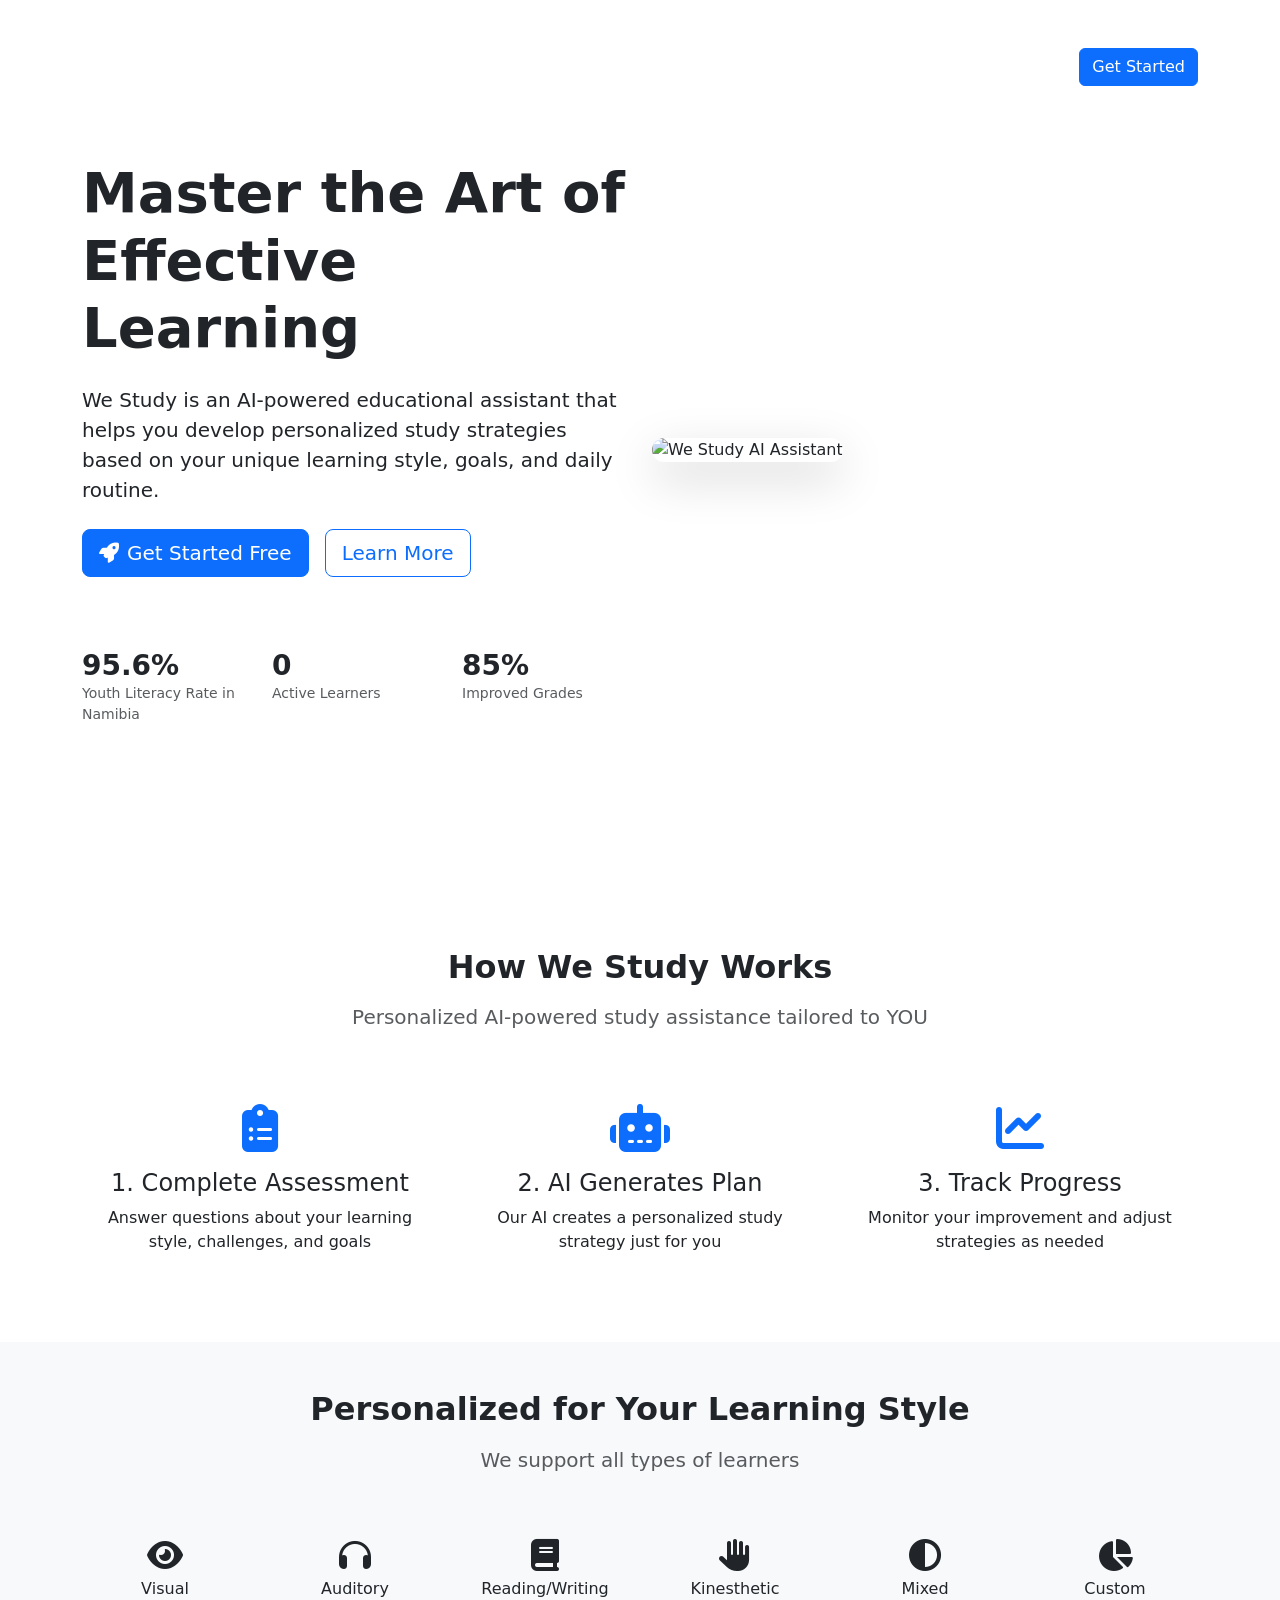
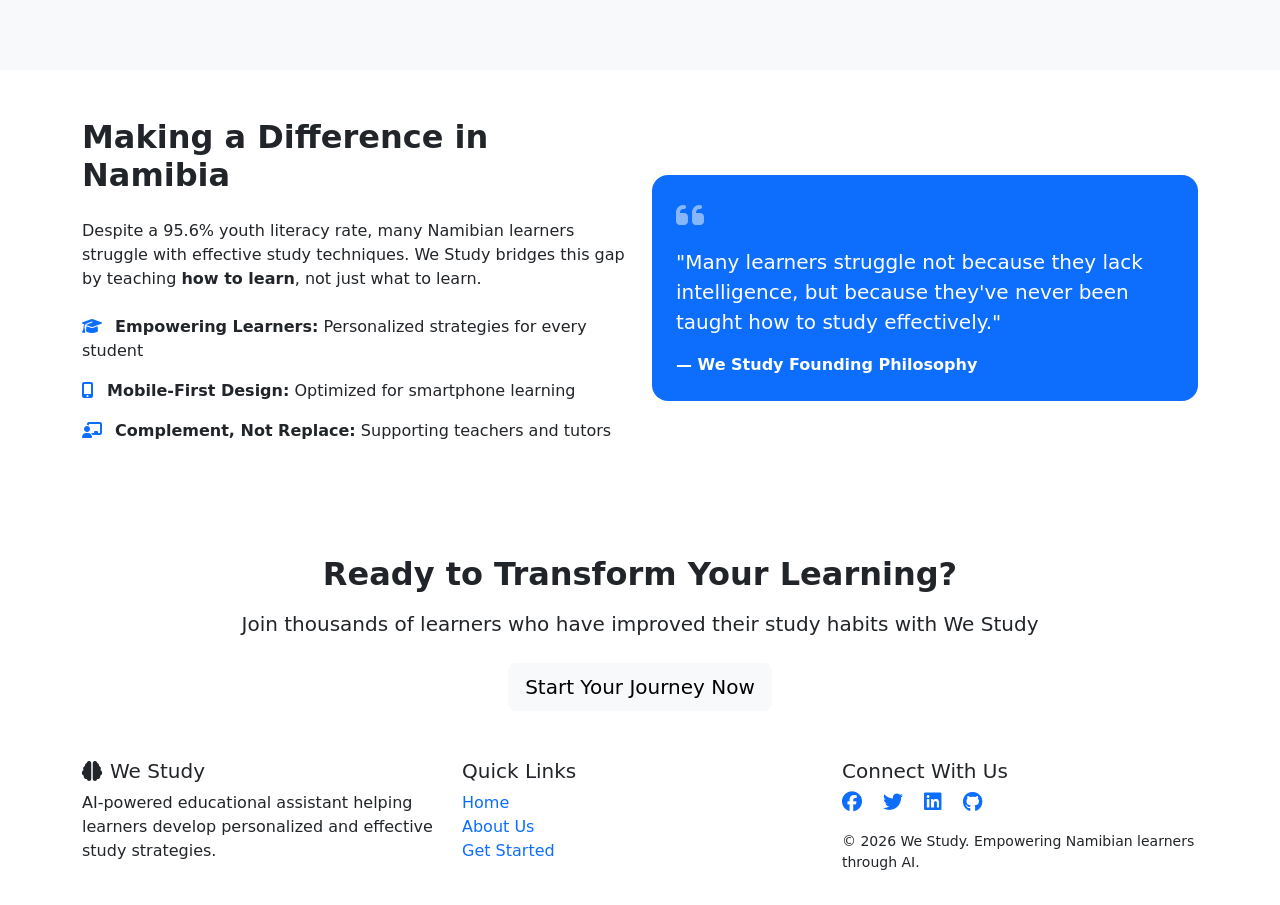
==== index.html @ b11621d5 "first commit" ====
<!DOCTYPE html>
<html lang="en">
<head>
    <meta charset="UTF-8">
    <meta name="viewport" content="width=device-width, initial-scale=1.0">
    <title>We Study - AI Educational Assistant</title>
    <link href="https://cdn.jsdelivr.net/npm/bootstrap@5.3.0/dist/css/bootstrap.min.css" rel="stylesheet">
    <link rel="stylesheet" href="https://cdnjs.cloudflare.com/ajax/libs/font-awesome/6.4.0/css/all.min.css">
    <link href="https://fonts.googleapis.com/css2?family=Inter:wght@300;400;500;600;700;800&display=swap" rel="stylesheet">
    <link rel="stylesheet" href="css/style.css">
</head>
<body>
    <!-- Navigation -->
    <nav class="navbar navbar-expand-lg navbar-dark fixed-top">
        <div class="container">
            <a class="navbar-brand" href="index.html">
                <i class="fas fa-brain me-2"></i>
                <span class="fw-bold">We Study</span>
                <small class="text-accent">AI Educational Assistant</small>
            </a>
            <button class="navbar-toggler" type="button" data-bs-toggle="collapse" data-bs-target="#navbarNav">
                <span class="navbar-toggler-icon"></span>
            </button>
            <div class="collapse navbar-collapse" id="navbarNav">
                <ul class="navbar-nav ms-auto">
                    <li class="nav-item"><a class="nav-link" href="index.html">Home</a></li>
                    <li class="nav-item"><a class="nav-link" href="about.html">About</a></li>
                    <li class="nav-item"><a class="nav-link" href="dashboard.html" id="dashboardLink" style="display:none;">Dashboard</a></li>
                    <li class="nav-item"><a class="nav-link" href="assessment.html" id="assessmentLink" style="display:none;">Assessment</a></li>
                    <li class="nav-item" id="authButtons">
                        <a class="nav-link" href="login.html">Login</a>
                        <a class="btn btn-primary ms-2" href="register.html">Get Started</a>
                    </li>
                    <li class="nav-item" id="userMenu" style="display:none;">
                        <div class="dropdown">
                            <button class="btn btn-outline-light dropdown-toggle" type="button" data-bs-toggle="dropdown">
                                <i class="fas fa-user"></i> <span id="userName">User</span>
                            </button>
                            <ul class="dropdown-menu">
                                <li><a class="dropdown-item" href="dashboard.html"><i class="fas fa-chart-line"></i> Dashboard</a></li>
                                <li><a class="dropdown-item" href="assessment.html"><i class="fas fa-clipboard"></i> Assessment</a></li>
                                <li><hr class="dropdown-divider"></li>
                                <li><a class="dropdown-item" href="#" onclick="logout()"><i class="fas fa-sign-out-alt"></i> Logout</a></li>
                            </ul>
                        </div>
                    </li>
                </ul>
            </div>
        </div>
    </nav>

    <main>
        <!-- Hero Section -->
        <section class="hero-section">
            <div class="container">
                <div class="row align-items-center min-vh-100">
                    <div class="col-lg-6 mb-5 mb-lg-0">
                        <h1 class="display-4 fw-bold mb-4">
                            Master the Art of<br>
                            <span class="text-gradient">Effective Learning</span>
                        </h1>
                        <p class="lead mb-4">
                            We Study is an AI-powered educational assistant that helps you develop personalized 
                            study strategies based on your unique learning style, goals, and daily routine.
                        </p>
                        <div class="d-flex gap-3">
                            <a href="register.html" class="btn btn-primary btn-lg" id="getStartedBtn">
                                <i class="fas fa-rocket me-2"></i>Get Started Free
                            </a>
                            <a href="about.html" class="btn btn-outline-primary btn-lg">Learn More</a>
                        </div>
                        
                        <div class="row mt-5 g-4">
                            <div class="col-4">
                                <div class="stat-box">
                                    <h3 class="fw-bold mb-0">95.6%</h3>
                                    <p class="text-muted small">Youth Literacy Rate in Namibia</p>
                                </div>
                            </div>
                            <div class="col-4">
                                <div class="stat-box">
                                    <h3 class="fw-bold mb-0" id="userCount">0</h3>
                                    <p class="text-muted small">Active Learners</p>
                                </div>
                            </div>
                            <div class="col-4">
                                <div class="stat-box">
                                    <h3 class="fw-bold mb-0">85%</h3>
                                    <p class="text-muted small">Improved Grades</p>
                                </div>
                            </div>
                        </div>
                    </div>
                    <div class="col-lg-6">
                        <div class="hero-image">
                            <img src="https://placehold.co/600x500/4A90E2/white?text=AI+Study+Assistant" alt="We Study AI Assistant" class="img-fluid rounded-4 shadow-lg">
                        </div>
                    </div>
                </div>
            </div>
        </section>

        <!-- Features Section -->
        <section class="features-section py-5">
            <div class="container">
                <div class="text-center mb-5">
                    <h2 class="fw-bold mb-3">How We Study Works</h2>
                    <p class="lead text-muted">Personalized AI-powered study assistance tailored to YOU</p>
                </div>
                
                <div class="row g-4">
                    <div class="col-md-4">
                        <div class="feature-card text-center p-4">
                            <div class="feature-icon mb-3">
                                <i class="fas fa-clipboard-list fa-3x text-primary"></i>
                            </div>
                            <h4>1. Complete Assessment</h4>
                            <p>Answer questions about your learning style, challenges, and goals</p>
                        </div>
                    </div>
                    <div class="col-md-4">
                        <div class="feature-card text-center p-4">
                            <div class="feature-icon mb-3">
                                <i class="fas fa-robot fa-3x text-primary"></i>
                            </div>
                            <h4>2. AI Generates Plan</h4>
                            <p>Our AI creates a personalized study strategy just for you</p>
                        </div>
                    </div>
                    <div class="col-md-4">
                        <div class="feature-card text-center p-4">
                            <div class="feature-icon mb-3">
                                <i class="fas fa-chart-line fa-3x text-primary"></i>
                            </div>
                            <h4>3. Track Progress</h4>
                            <p>Monitor your improvement and adjust strategies as needed</p>
                        </div>
                    </div>
                </div>
            </div>
        </section>

        <!-- Learning Styles Section -->
        <section class="learning-styles-section py-5 bg-light">
            <div class="container">
                <div class="text-center mb-5">
                    <h2 class="fw-bold mb-3">Personalized for Your Learning Style</h2>
                    <p class="lead text-muted">We support all types of learners</p>
                </div>
                
                <div class="row g-4">
                    <div class="col-md-2 col-6">
                        <div class="style-card text-center p-3">
                            <i class="fas fa-eye fa-2x mb-2"></i>
                            <h6>Visual</h6>
                        </div>
                    </div>
                    <div class="col-md-2 col-6">
                        <div class="style-card text-center p-3">
                            <i class="fas fa-headphones fa-2x mb-2"></i>
                            <h6>Auditory</h6>
                        </div>
                    </div>
                    <div class="col-md-2 col-6">
                        <div class="style-card text-center p-3">
                            <i class="fas fa-book fa-2x mb-2"></i>
                            <h6>Reading/Writing</h6>
                        </div>
                    </div>
                    <div class="col-md-2 col-6">
                        <div class="style-card text-center p-3">
                            <i class="fas fa-hand-paper fa-2x mb-2"></i>
                            <h6>Kinesthetic</h6>
                        </div>
                    </div>
                    <div class="col-md-2 col-6">
                        <div class="style-card text-center p-3">
                            <i class="fas fa-adjust fa-2x mb-2"></i>
                            <h6>Mixed</h6>
                        </div>
                    </div>
                    <div class="col-md-2 col-6">
                        <div class="style-card text-center p-3">
                            <i class="fas fa-chart-pie fa-2x mb-2"></i>
                            <h6>Custom</h6>
                        </div>
                    </div>
                </div>
            </div>
        </section>

        <!-- Impact Section -->
        <section class="impact-section py-5">
            <div class="container">
                <div class="row align-items-center">
                    <div class="col-lg-6 mb-4 mb-lg-0">
                        <h2 class="fw-bold mb-4">Making a Difference in Namibia</h2>
                        <p class="mb-3">Despite a 95.6% youth literacy rate, many Namibian learners struggle with effective study techniques. We Study bridges this gap by teaching <strong>how to learn</strong>, not just what to learn.</p>
                        <div class="impact-stats mt-4">
                            <div class="mb-3">
                                <i class="fas fa-graduation-cap text-primary me-2"></i>
                                <strong>Empowering Learners:</strong> Personalized strategies for every student
                            </div>
                            <div class="mb-3">
                                <i class="fas fa-mobile-alt text-primary me-2"></i>
                                <strong>Mobile-First Design:</strong> Optimized for smartphone learning
                            </div>
                            <div class="mb-3">
                                <i class="fas fa-chalkboard-user text-primary me-2"></i>
                                <strong>Complement, Not Replace:</strong> Supporting teachers and tutors
                            </div>
                        </div>
                    </div>
                    <div class="col-lg-6">
                        <div class="bg-primary text-white p-4 rounded-4">
                            <i class="fas fa-quote-left fa-2x mb-3 opacity-50"></i>
                            <p class="fs-5 mb-3">"Many learners struggle not because they lack intelligence, but because they've never been taught how to study effectively."</p>
                            <p class="mb-0 fw-bold">— We Study Founding Philosophy</p>
                        </div>
                    </div>
                </div>
            </div>
        </section>

        <!-- Call to Action -->
        <section class="cta-section py-5 bg-gradient-primary">
            <div class="container text-center">
                <h2 class="fw-bold mb-3">Ready to Transform Your Learning?</h2>
                <p class="lead mb-4">Join thousands of learners who have improved their study habits with We Study</p>
                <a href="register.html" class="btn btn-light btn-lg">Start Your Journey Now</a>
            </div>
        </section>
    </main>

    <!-- Footer -->
    <footer class="footer mt-auto">
        <div class="container">
            <div class="row">
                <div class="col-md-4 mb-3">
                    <h5><i class="fas fa-brain me-2"></i>We Study</h5>
                    <p>AI-powered educational assistant helping learners develop personalized and effective study strategies.</p>
                </div>
                <div class="col-md-4 mb-3">
                    <h5>Quick Links</h5>
                    <ul class="list-unstyled">
                        <li><a href="index.html" class="text-decoration-none">Home</a></li>
                        <li><a href="about.html" class="text-decoration-none">About Us</a></li>
                        <li><a href="register.html" class="text-decoration-none">Get Started</a></li>
                    </ul>
                </div>
                <div class="col-md-4 mb-3">
                    <h5>Connect With Us</h5>
                    <div class="social-links">
                        <a href="#" class="me-3"><i class="fab fa-facebook fa-lg"></i></a>
                        <a href="#" class="me-3"><i class="fab fa-twitter fa-lg"></i></a>
                        <a href="#" class="me-3"><i class="fab fa-linkedin fa-lg"></i></a>
                        <a href="#"><i class="fab fa-github fa-lg"></i></a>
                    </div>
                    <p class="mt-3 small">&copy; 2026 We Study. Empowering Namibian learners through AI.</p>
                </div>
            </div>
        </div>
    </footer>

    <script src="https://cdn.jsdelivr.net/npm/bootstrap@5.3.0/dist/js/bootstrap.bundle.min.js"></script>
    <script src="js/app.js"></script>
    <script>
        // Check authentication on page load
        checkAuth();
        updateUserCount();
    </script>
</body>
</html>
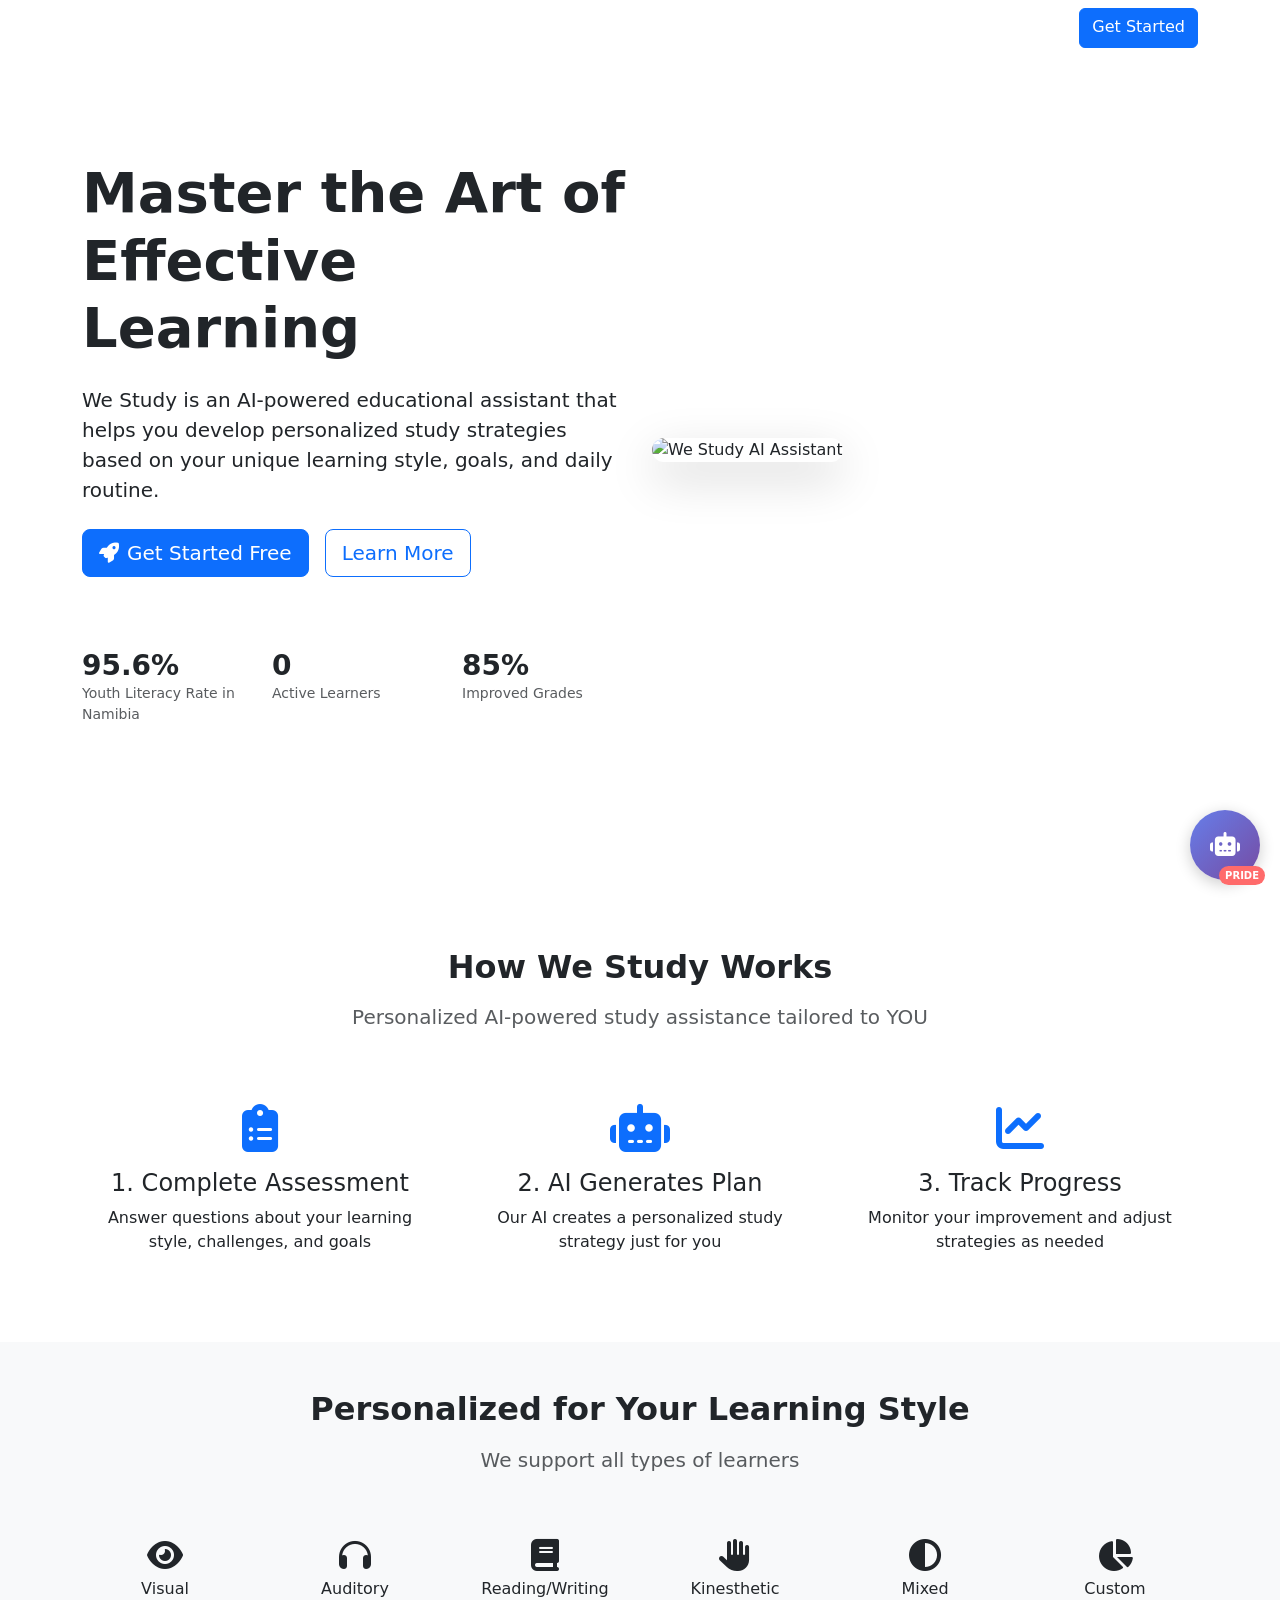
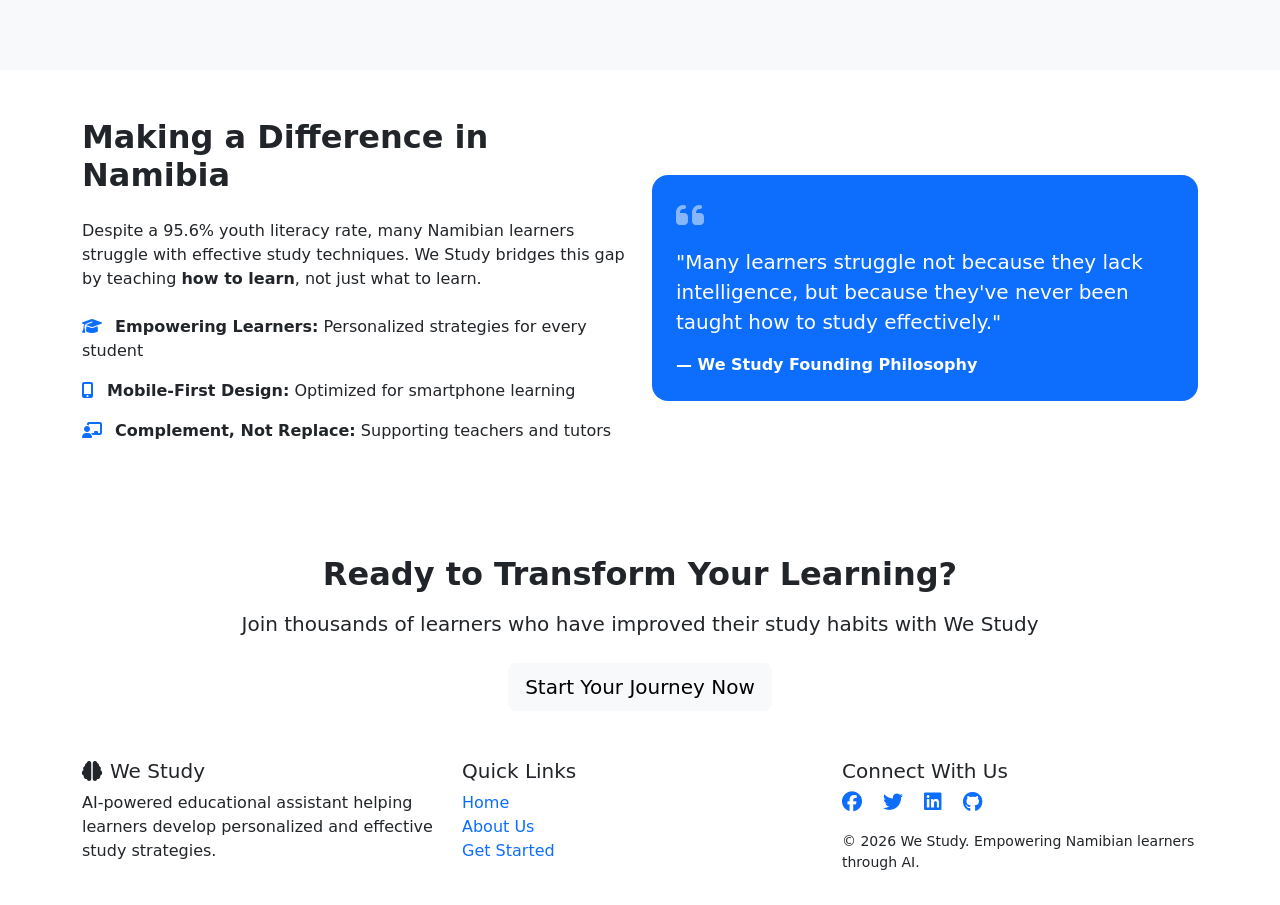
==== commit c4175a4a: "Pride agent" ====
--- a/index.html
+++ b/index.html
@@ -8,6 +8,153 @@
     <link rel="stylesheet" href="https://cdnjs.cloudflare.com/ajax/libs/font-awesome/6.4.0/css/all.min.css">
     <link href="https://fonts.googleapis.com/css2?family=Inter:wght@300;400;500;600;700;800&display=swap" rel="stylesheet">
     <link rel="stylesheet" href="css/style.css">
+
+<style>
+.ai-agent-panel {
+    position: fixed;
+    bottom: 20px;
+    right: 20px;
+    z-index: 1000;
+}
+
+.ai-agent-toggle {
+    width: 70px;
+    height: 70px;
+    border-radius: 50%;
+    background: linear-gradient(135deg, #667eea 0%, #764ba2 100%);
+    border: none;
+    color: white;
+    font-size: 24px;
+    cursor: pointer;
+    box-shadow: 0 4px 15px rgba(0,0,0,0.2);
+    position: relative;
+}
+
+.pride-badge {
+    position: absolute;
+    bottom: -5px;
+    right: -5px;
+    background: #ff6b6b;
+    color: white;
+    font-size: 10px;
+    padding: 2px 6px;
+    border-radius: 10px;
+    font-weight: bold;
+}
+
+.ai-agent-window {
+    position: fixed;
+    bottom: 100px;
+    right: 20px;
+    width: 450px;
+    max-width: 90vw;
+    height: 650px;
+    background: white;
+    border-radius: 15px;
+    box-shadow: 0 10px 40px rgba(0,0,0,0.2);
+    display: none;
+    flex-direction: column;
+    overflow: hidden;
+    z-index: 999;
+}
+
+.ai-agent-window.active {
+    display: flex;
+}
+
+.ai-agent-header {
+    background: linear-gradient(135deg, #667eea 0%, #764ba2 100%);
+    color: white;
+    padding: 15px;
+    display: flex;
+    justify-content: space-between;
+    align-items: center;
+}
+
+.ai-agent-messages {
+    flex: 1;
+    overflow-y: auto;
+    padding: 15px;
+    background: #f7f9fc;
+}
+
+.message {
+    margin-bottom: 15px;
+    animation: slideIn 0.3s ease;
+}
+
+@keyframes slideIn {
+    from {
+        opacity: 0;
+        transform: translateY(10px);
+    }
+    to {
+        opacity: 1;
+        transform: translateY(0);
+    }
+}
+
+.message.ai {
+    display: flex;
+    gap: 10px;
+}
+
+.message.ai .avatar {
+    width: 35px;
+    height: 35px;
+    background: linear-gradient(135deg, #667eea 0%, #764ba2 100%);
+    border-radius: 50%;
+    display: flex;
+    align-items: center;
+    justify-content: center;
+    font-size: 14px;
+}
+
+.message.ai .content {
+    flex: 1;
+    background: white;
+    padding: 10px;
+    border-radius: 10px;
+    box-shadow: 0 1px 2px rgba(0,0,0,0.1);
+}
+
+.message.user {
+    display: flex;
+    justify-content: flex-end;
+}
+
+.message.user .content {
+    background: #667eea;
+    color: white;
+    padding: 10px;
+    border-radius: 10px;
+    max-width: 70%;
+}
+
+.ai-agent-input {
+    padding: 15px;
+    border-top: 1px solid #dee2e6;
+    display: flex;
+    gap: 10px;
+}
+
+.ai-agent-input input {
+    flex: 1;
+    padding: 8px;
+    border: 1px solid #dee2e6;
+    border-radius: 5px;
+}
+
+.ai-agent-input button {
+    padding: 8px 15px;
+    background: #667eea;
+    color: white;
+    border: none;
+    border-radius: 5px;
+    cursor: pointer;
+}
+</style>
+    
 </head>
 <body>
     <!-- Navigation -->
@@ -49,6 +196,42 @@
         </div>
     </nav>
 
+<!-- AI Agent Floating Chat Button -->
+<div class="ai-agent-panel">
+    <button class="ai-agent-toggle" id="aiAgentToggle">
+        <i class="fas fa-robot"></i>
+        <span class="pride-badge">PRIDE</span>
+    </button>
+    
+    <div class="ai-agent-window" id="aiAgentWindow">
+        <div class="ai-agent-header">
+            <h3><i class="fas fa-shield-alt me-2"></i>We Study AI - PRIDE Framework</h3>
+            <button class="ai-agent-close" id="aiAgentClose">&times;</button>
+        </div>
+        <div class="ai-agent-messages" id="aiAgentMessages">
+            <div class="message ai">
+                <div class="avatar">
+                    <i class="fas fa-robot"></i>
+                </div>
+                <div class="content">
+                    <strong>Welcome to PRIDE-Governed AI!</strong><br><br>
+                    This system follows ethical AI principles:<br>
+                    • <strong>P</strong>ause Points - Human review required<br>
+                    • <strong>R</strong>eview Cadence - Regular bias audits<br>
+                    • <strong>I</strong>nterpretability - Plain language explanations<br>
+                    • <strong>D</strong>isagreement Rights - No penalty for overrides<br>
+                    • <strong>E</strong>lders Council - Diverse human governance<br><br>
+                    How can I assist you today?
+                </div>
+            </div>
+        </div>
+        <div class="ai-agent-input">
+            <input type="text" id="aiMessageInput" placeholder="Ask about PRIDE framework or start a workflow...">
+            <button id="sendMessage">Send</button>
+        </div>
+    </div>
+</div>    
+
     <main>
         <!-- Hero Section -->
         <section class="hero-section">
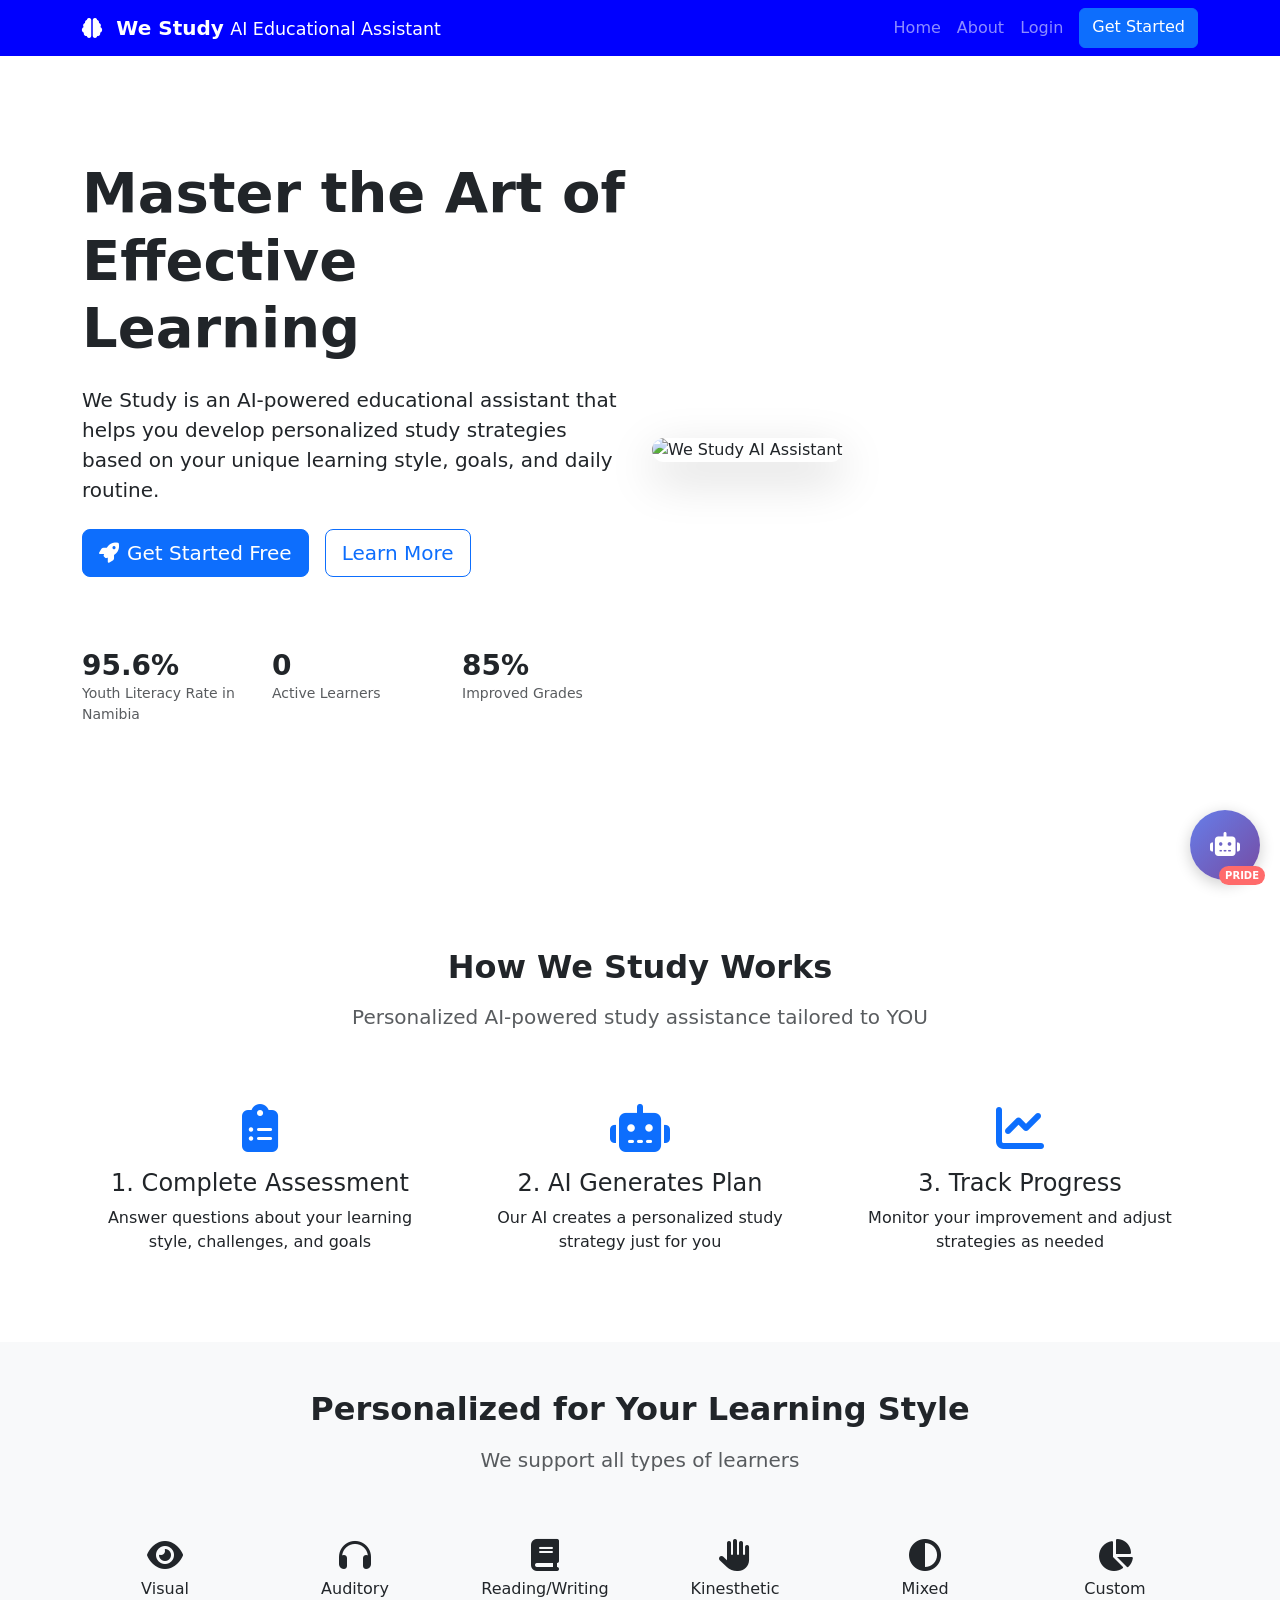
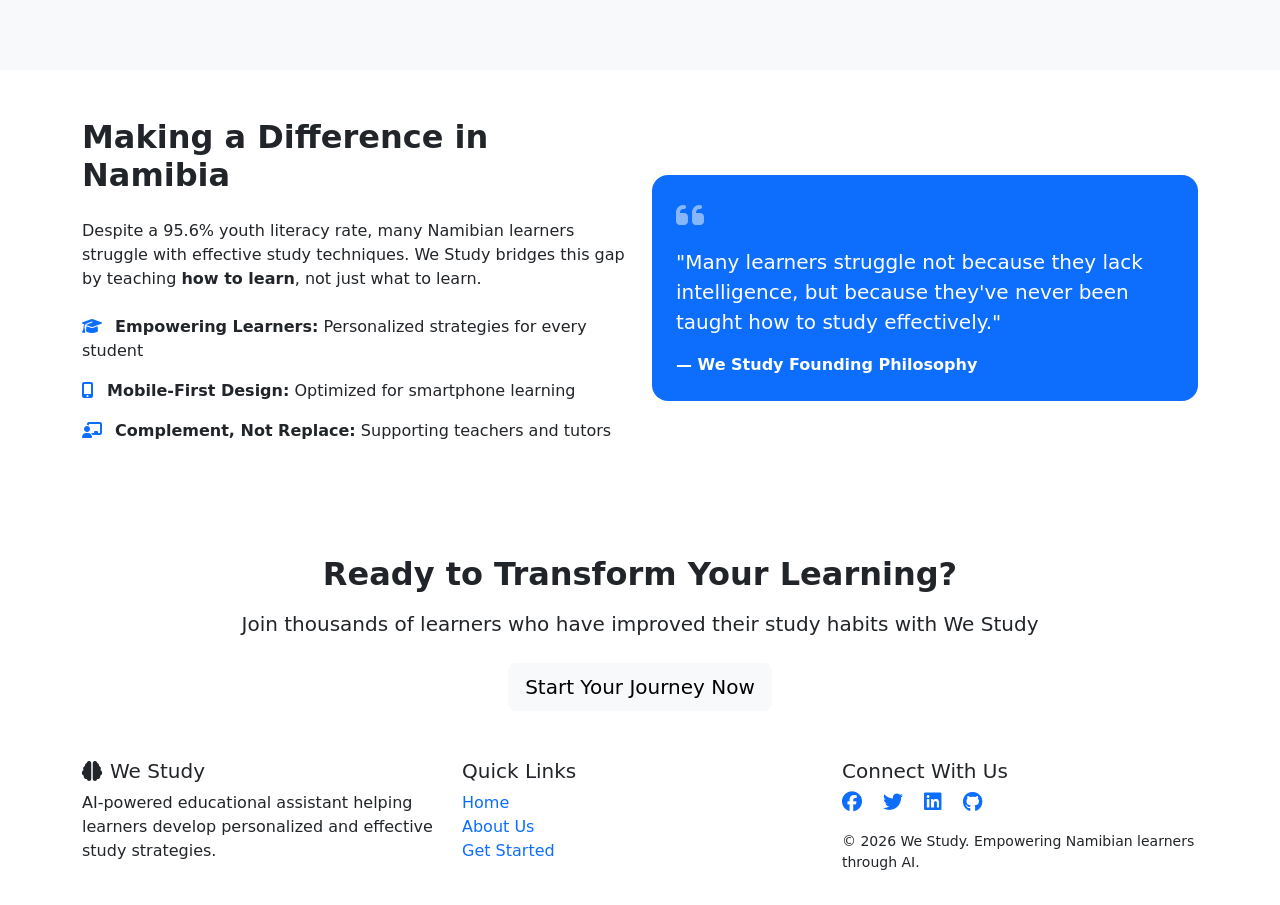
==== commit 8cc7762c: "css changes" ====
--- a/index.html
+++ b/index.html
@@ -158,7 +158,7 @@
 </head>
 <body>
     <!-- Navigation -->
-    <nav class="navbar navbar-expand-lg navbar-dark fixed-top">
+    <nav style="background: Blue" class="navbar navbar-expand-lg navbar-dark fixed-top">
         <div class="container">
             <a class="navbar-brand" href="index.html">
                 <i class="fas fa-brain me-2"></i>
@@ -447,6 +447,7 @@
 
     <script src="https://cdn.jsdelivr.net/npm/bootstrap@5.3.0/dist/js/bootstrap.bundle.min.js"></script>
     <script src="js/app.js"></script>
+    <script src="ai-agent.js"></script>
     <script>
         // Check authentication on page load
         checkAuth();
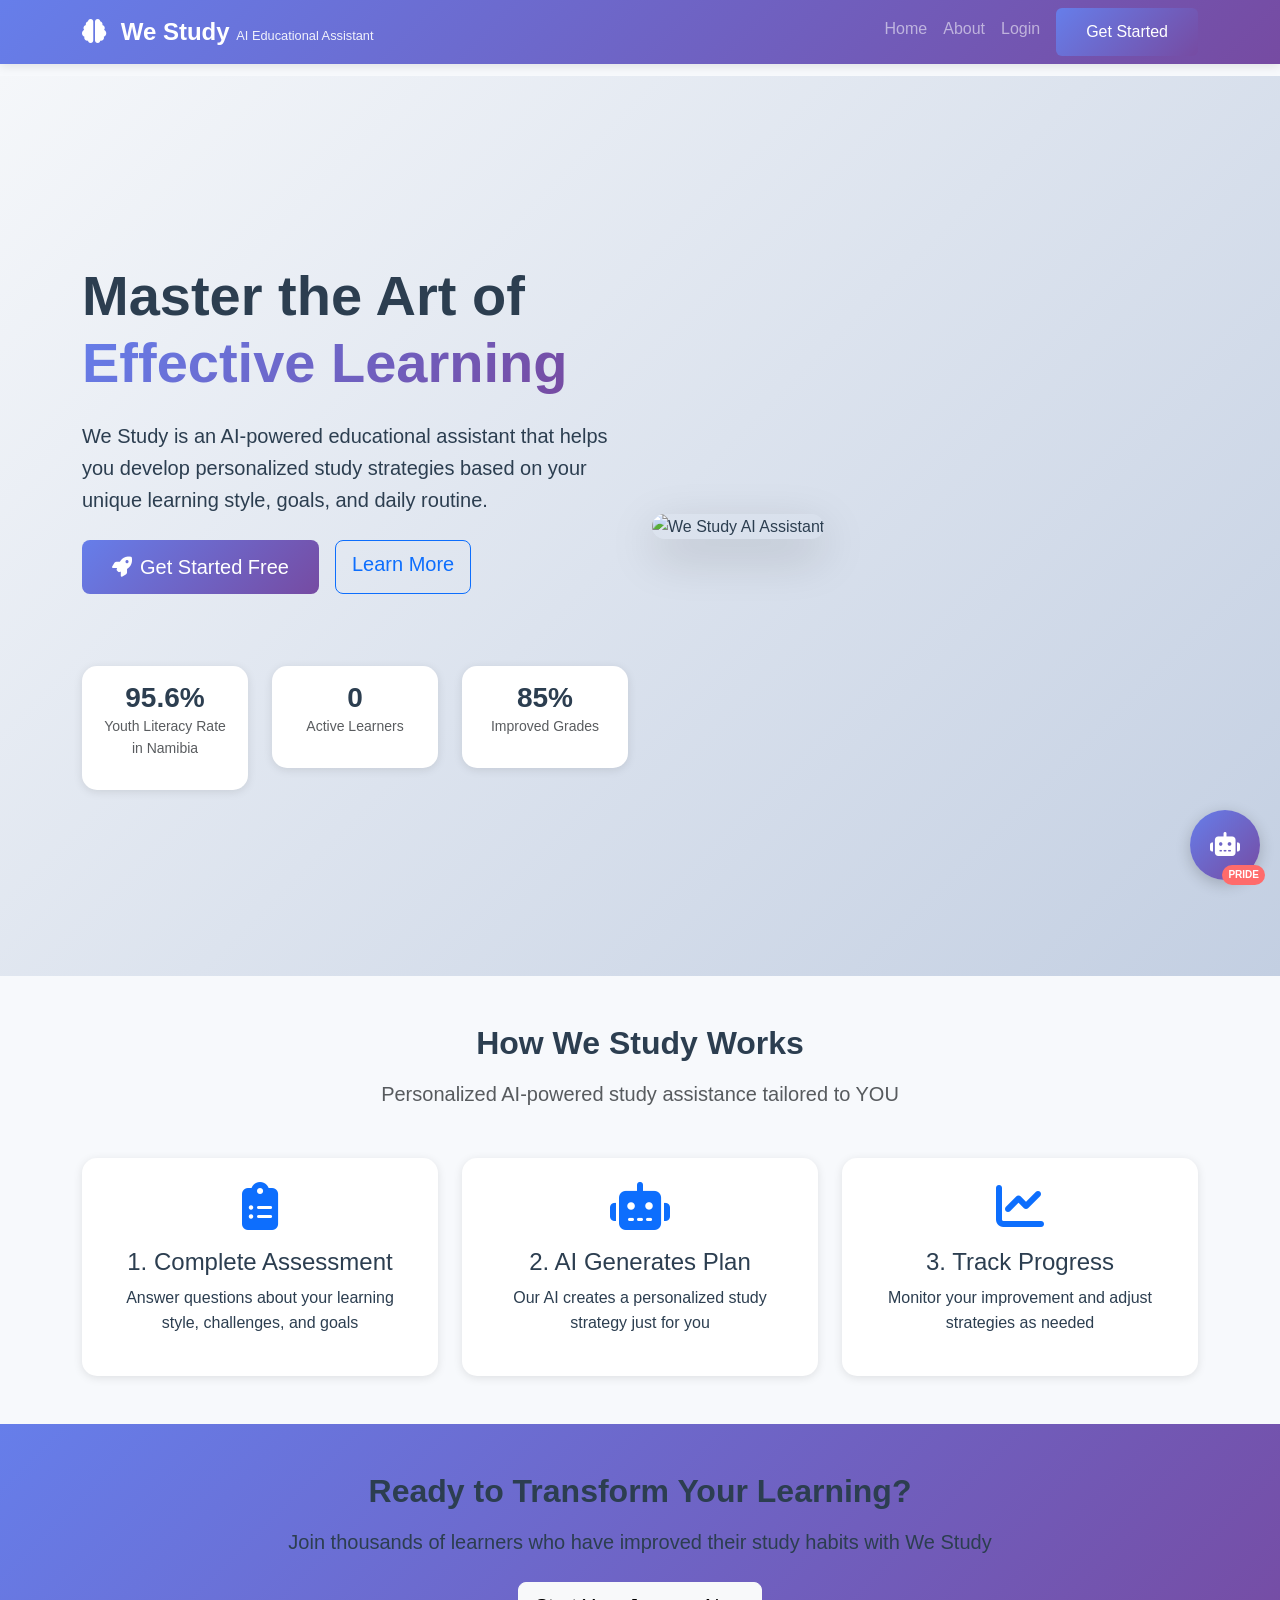
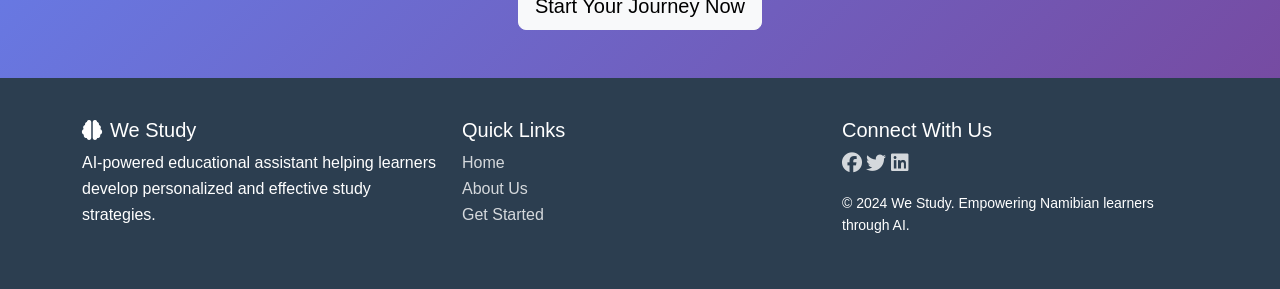
==== commit 08d3ab7a: "new try" ====
--- a/index.html
+++ b/index.html
@@ -8,157 +8,9 @@
     <link rel="stylesheet" href="https://cdnjs.cloudflare.com/ajax/libs/font-awesome/6.4.0/css/all.min.css">
     <link href="https://fonts.googleapis.com/css2?family=Inter:wght@300;400;500;600;700;800&display=swap" rel="stylesheet">
     <link rel="stylesheet" href="css/style.css">
-
-<style>
-.ai-agent-panel {
-    position: fixed;
-    bottom: 20px;
-    right: 20px;
-    z-index: 1000;
-}
-
-.ai-agent-toggle {
-    width: 70px;
-    height: 70px;
-    border-radius: 50%;
-    background: linear-gradient(135deg, #667eea 0%, #764ba2 100%);
-    border: none;
-    color: white;
-    font-size: 24px;
-    cursor: pointer;
-    box-shadow: 0 4px 15px rgba(0,0,0,0.2);
-    position: relative;
-}
-
-.pride-badge {
-    position: absolute;
-    bottom: -5px;
-    right: -5px;
-    background: #ff6b6b;
-    color: white;
-    font-size: 10px;
-    padding: 2px 6px;
-    border-radius: 10px;
-    font-weight: bold;
-}
-
-.ai-agent-window {
-    position: fixed;
-    bottom: 100px;
-    right: 20px;
-    width: 450px;
-    max-width: 90vw;
-    height: 650px;
-    background: white;
-    border-radius: 15px;
-    box-shadow: 0 10px 40px rgba(0,0,0,0.2);
-    display: none;
-    flex-direction: column;
-    overflow: hidden;
-    z-index: 999;
-}
-
-.ai-agent-window.active {
-    display: flex;
-}
-
-.ai-agent-header {
-    background: linear-gradient(135deg, #667eea 0%, #764ba2 100%);
-    color: white;
-    padding: 15px;
-    display: flex;
-    justify-content: space-between;
-    align-items: center;
-}
-
-.ai-agent-messages {
-    flex: 1;
-    overflow-y: auto;
-    padding: 15px;
-    background: #f7f9fc;
-}
-
-.message {
-    margin-bottom: 15px;
-    animation: slideIn 0.3s ease;
-}
-
-@keyframes slideIn {
-    from {
-        opacity: 0;
-        transform: translateY(10px);
-    }
-    to {
-        opacity: 1;
-        transform: translateY(0);
-    }
-}
-
-.message.ai {
-    display: flex;
-    gap: 10px;
-}
-
-.message.ai .avatar {
-    width: 35px;
-    height: 35px;
-    background: linear-gradient(135deg, #667eea 0%, #764ba2 100%);
-    border-radius: 50%;
-    display: flex;
-    align-items: center;
-    justify-content: center;
-    font-size: 14px;
-}
-
-.message.ai .content {
-    flex: 1;
-    background: white;
-    padding: 10px;
-    border-radius: 10px;
-    box-shadow: 0 1px 2px rgba(0,0,0,0.1);
-}
-
-.message.user {
-    display: flex;
-    justify-content: flex-end;
-}
-
-.message.user .content {
-    background: #667eea;
-    color: white;
-    padding: 10px;
-    border-radius: 10px;
-    max-width: 70%;
-}
-
-.ai-agent-input {
-    padding: 15px;
-    border-top: 1px solid #dee2e6;
-    display: flex;
-    gap: 10px;
-}
-
-.ai-agent-input input {
-    flex: 1;
-    padding: 8px;
-    border: 1px solid #dee2e6;
-    border-radius: 5px;
-}
-
-.ai-agent-input button {
-    padding: 8px 15px;
-    background: #667eea;
-    color: white;
-    border: none;
-    border-radius: 5px;
-    cursor: pointer;
-}
-</style>
-    
 </head>
 <body>
-    <!-- Navigation -->
-    <nav style="background: Blue" class="navbar navbar-expand-lg navbar-dark fixed-top">
+    <nav class="navbar navbar-expand-lg navbar-dark fixed-top">
         <div class="container">
             <a class="navbar-brand" href="index.html">
                 <i class="fas fa-brain me-2"></i>
@@ -196,44 +48,7 @@
         </div>
     </nav>
 
-<!-- AI Agent Floating Chat Button -->
-<div class="ai-agent-panel">
-    <button class="ai-agent-toggle" id="aiAgentToggle">
-        <i class="fas fa-robot"></i>
-        <span class="pride-badge">PRIDE</span>
-    </button>
-    
-    <div class="ai-agent-window" id="aiAgentWindow">
-        <div class="ai-agent-header">
-            <h3><i class="fas fa-shield-alt me-2"></i>We Study AI - PRIDE Framework</h3>
-            <button class="ai-agent-close" id="aiAgentClose">&times;</button>
-        </div>
-        <div class="ai-agent-messages" id="aiAgentMessages">
-            <div class="message ai">
-                <div class="avatar">
-                    <i class="fas fa-robot"></i>
-                </div>
-                <div class="content">
-                    <strong>Welcome to PRIDE-Governed AI!</strong><br><br>
-                    This system follows ethical AI principles:<br>
-                    • <strong>P</strong>ause Points - Human review required<br>
-                    • <strong>R</strong>eview Cadence - Regular bias audits<br>
-                    • <strong>I</strong>nterpretability - Plain language explanations<br>
-                    • <strong>D</strong>isagreement Rights - No penalty for overrides<br>
-                    • <strong>E</strong>lders Council - Diverse human governance<br><br>
-                    How can I assist you today?
-                </div>
-            </div>
-        </div>
-        <div class="ai-agent-input">
-            <input type="text" id="aiMessageInput" placeholder="Ask about PRIDE framework or start a workflow...">
-            <button id="sendMessage">Send</button>
-        </div>
-    </div>
-</div>    
-
     <main>
-        <!-- Hero Section -->
         <section class="hero-section">
             <div class="container">
                 <div class="row align-items-center min-vh-100">
@@ -283,7 +98,6 @@
             </div>
         </section>
 
-        <!-- Features Section -->
         <section class="features-section py-5">
             <div class="container">
                 <div class="text-center mb-5">
@@ -323,89 +137,6 @@
             </div>
         </section>
 
-        <!-- Learning Styles Section -->
-        <section class="learning-styles-section py-5 bg-light">
-            <div class="container">
-                <div class="text-center mb-5">
-                    <h2 class="fw-bold mb-3">Personalized for Your Learning Style</h2>
-                    <p class="lead text-muted">We support all types of learners</p>
-                </div>
-                
-                <div class="row g-4">
-                    <div class="col-md-2 col-6">
-                        <div class="style-card text-center p-3">
-                            <i class="fas fa-eye fa-2x mb-2"></i>
-                            <h6>Visual</h6>
-                        </div>
-                    </div>
-                    <div class="col-md-2 col-6">
-                        <div class="style-card text-center p-3">
-                            <i class="fas fa-headphones fa-2x mb-2"></i>
-                            <h6>Auditory</h6>
-                        </div>
-                    </div>
-                    <div class="col-md-2 col-6">
-                        <div class="style-card text-center p-3">
-                            <i class="fas fa-book fa-2x mb-2"></i>
-                            <h6>Reading/Writing</h6>
-                        </div>
-                    </div>
-                    <div class="col-md-2 col-6">
-                        <div class="style-card text-center p-3">
-                            <i class="fas fa-hand-paper fa-2x mb-2"></i>
-                            <h6>Kinesthetic</h6>
-                        </div>
-                    </div>
-                    <div class="col-md-2 col-6">
-                        <div class="style-card text-center p-3">
-                            <i class="fas fa-adjust fa-2x mb-2"></i>
-                            <h6>Mixed</h6>
-                        </div>
-                    </div>
-                    <div class="col-md-2 col-6">
-                        <div class="style-card text-center p-3">
-                            <i class="fas fa-chart-pie fa-2x mb-2"></i>
-                            <h6>Custom</h6>
-                        </div>
-                    </div>
-                </div>
-            </div>
-        </section>
-
-        <!-- Impact Section -->
-        <section class="impact-section py-5">
-            <div class="container">
-                <div class="row align-items-center">
-                    <div class="col-lg-6 mb-4 mb-lg-0">
-                        <h2 class="fw-bold mb-4">Making a Difference in Namibia</h2>
-                        <p class="mb-3">Despite a 95.6% youth literacy rate, many Namibian learners struggle with effective study techniques. We Study bridges this gap by teaching <strong>how to learn</strong>, not just what to learn.</p>
-                        <div class="impact-stats mt-4">
-                            <div class="mb-3">
-                                <i class="fas fa-graduation-cap text-primary me-2"></i>
-                                <strong>Empowering Learners:</strong> Personalized strategies for every student
-                            </div>
-                            <div class="mb-3">
-                                <i class="fas fa-mobile-alt text-primary me-2"></i>
-                                <strong>Mobile-First Design:</strong> Optimized for smartphone learning
-                            </div>
-                            <div class="mb-3">
-                                <i class="fas fa-chalkboard-user text-primary me-2"></i>
-                                <strong>Complement, Not Replace:</strong> Supporting teachers and tutors
-                            </div>
-                        </div>
-                    </div>
-                    <div class="col-lg-6">
-                        <div class="bg-primary text-white p-4 rounded-4">
-                            <i class="fas fa-quote-left fa-2x mb-3 opacity-50"></i>
-                            <p class="fs-5 mb-3">"Many learners struggle not because they lack intelligence, but because they've never been taught how to study effectively."</p>
-                            <p class="mb-0 fw-bold">— We Study Founding Philosophy</p>
-                        </div>
-                    </div>
-                </div>
-            </div>
-        </section>
-
-        <!-- Call to Action -->
         <section class="cta-section py-5 bg-gradient-primary">
             <div class="container text-center">
                 <h2 class="fw-bold mb-3">Ready to Transform Your Learning?</h2>
@@ -415,7 +146,6 @@
         </section>
     </main>
 
-    <!-- Footer -->
     <footer class="footer mt-auto">
         <div class="container">
             <div class="row">
@@ -426,30 +156,61 @@
                 <div class="col-md-4 mb-3">
                     <h5>Quick Links</h5>
                     <ul class="list-unstyled">
-                        <li><a href="index.html" class="text-decoration-none">Home</a></li>
-                        <li><a href="about.html" class="text-decoration-none">About Us</a></li>
-                        <li><a href="register.html" class="text-decoration-none">Get Started</a></li>
+                        <li><a href="index.html">Home</a></li>
+                        <li><a href="about.html">About Us</a></li>
+                        <li><a href="register.html">Get Started</a></li>
                     </ul>
                 </div>
                 <div class="col-md-4 mb-3">
                     <h5>Connect With Us</h5>
                     <div class="social-links">
-                        <a href="#" class="me-3"><i class="fab fa-facebook fa-lg"></i></a>
-                        <a href="#" class="me-3"><i class="fab fa-twitter fa-lg"></i></a>
-                        <a href="#" class="me-3"><i class="fab fa-linkedin fa-lg"></i></a>
-                        <a href="#"><i class="fab fa-github fa-lg"></i></a>
-                    </div>
-                    <p class="mt-3 small">&copy; 2026 We Study. Empowering Namibian learners through AI.</p>
+                        <a href="#"><i class="fab fa-facebook fa-lg"></i></a>
+                        <a href="#"><i class="fab fa-twitter fa-lg"></i></a>
+                        <a href="#"><i class="fab fa-linkedin fa-lg"></i></a>
+                    </div>
+                    <p class="mt-3 small">&copy; 2024 We Study. Empowering Namibian learners through AI.</p>
                 </div>
             </div>
         </div>
     </footer>
 
+    <!-- AI Agent Panel -->
+    <div class="ai-agent-panel">
+        <button class="ai-agent-toggle" id="aiAgentToggle">
+            <i class="fas fa-robot"></i>
+            <span class="pride-badge">PRIDE</span>
+        </button>
+        
+        <div class="ai-agent-window" id="aiAgentWindow">
+            <div class="ai-agent-header">
+                <h3><i class="fas fa-shield-alt me-2"></i>We Study AI - PRIDE Framework</h3>
+                <button class="ai-agent-close" id="aiAgentClose">&times;</button>
+            </div>
+            <div class="ai-agent-messages" id="aiAgentMessages">
+                <div class="message ai">
+                    <div class="avatar"><i class="fas fa-robot"></i></div>
+                    <div class="content">
+                        <strong>Welcome to PRIDE-Governed AI!</strong><br><br>
+                        This system follows ethical AI principles:<br>
+                        • <strong>P</strong>ause Points - Human review required<br>
+                        • <strong>R</strong>eview Cadence - Regular bias audits<br>
+                        • <strong>I</strong>nterpretability - Plain language explanations<br>
+                        • <strong>D</strong>isagreement Rights - No penalty for overrides<br>
+                        • <strong>E</strong>lders Council - Diverse human governance
+                    </div>
+                </div>
+            </div>
+            <div class="ai-agent-input">
+                <input type="text" id="aiMessageInput" placeholder="Type 'start workflow' to begin...">
+                <button id="sendMessage">Send</button>
+            </div>
+        </div>
+    </div>
+
     <script src="https://cdn.jsdelivr.net/npm/bootstrap@5.3.0/dist/js/bootstrap.bundle.min.js"></script>
     <script src="js/app.js"></script>
-    <script src="ai-agent.js"></script>
+    <script src="js/ai-agent.js"></script>
     <script>
-        // Check authentication on page load
         checkAuth();
         updateUserCount();
     </script>
--- a/css/style.css
+++ b/css/style.css
@@ -0,0 +1,345 @@
+:root {
+    --primary-color: #4A90E2;
+    --secondary-color: #5B6E8C;
+    --accent-color: #FF6B6B;
+    --success-color: #27AE60;
+    --warning-color: #F39C12;
+    --dark-color: #2C3E50;
+    --light-bg: #F7F9FC;
+}
+
+* {
+    margin: 0;
+    padding: 0;
+    box-sizing: border-box;
+}
+
+body {
+    font-family: 'Inter', sans-serif;
+    color: var(--dark-color);
+    background: var(--light-bg);
+    line-height: 1.6;
+    padding-top: 76px;
+}
+
+.navbar {
+    background: linear-gradient(135deg, #667eea 0%, #764ba2 100%);
+    box-shadow: 0 2px 10px rgba(0,0,0,0.1);
+}
+
+.navbar-brand {
+    font-size: 1.5rem;
+}
+
+.text-accent {
+    font-size: 0.8rem;
+    opacity: 0.9;
+}
+
+.hero-section {
+    min-height: 90vh;
+    display: flex;
+    align-items: center;
+    background: linear-gradient(135deg, #f5f7fa 0%, #c3cfe2 100%);
+}
+
+.text-gradient {
+    background: linear-gradient(135deg, #667eea 0%, #764ba2 100%);
+    -webkit-background-clip: text;
+    -webkit-text-fill-color: transparent;
+    background-clip: text;
+}
+
+.btn-primary {
+    background: linear-gradient(135deg, #667eea 0%, #764ba2 100%);
+    border: none;
+    padding: 12px 30px;
+}
+
+.btn-primary:hover {
+    transform: translateY(-2px);
+    box-shadow: 0 5px 15px rgba(0,0,0,0.2);
+}
+
+.feature-card, .stat-box, .plan-card {
+    background: white;
+    border-radius: 15px;
+    transition: all 0.3s ease;
+    box-shadow: 0 2px 10px rgba(0,0,0,0.1);
+}
+
+.feature-card:hover, .plan-card:hover {
+    transform: translateY(-5px);
+    box-shadow: 0 5px 20px rgba(0,0,0,0.15);
+}
+
+.stat-box {
+    text-align: center;
+    padding: 15px;
+}
+
+.bg-gradient-primary {
+    background: linear-gradient(135deg, #667eea 0%, #764ba2 100%);
+}
+
+.footer {
+    background: #2C3E50;
+    color: white;
+    padding: 40px 0 20px;
+    margin-top: 50px;
+}
+
+.footer a {
+    color: white;
+    text-decoration: none;
+    opacity: 0.8;
+}
+
+.footer a:hover {
+    opacity: 1;
+}
+
+/* AI Agent Styles */
+.ai-agent-panel {
+    position: fixed;
+    bottom: 20px;
+    right: 20px;
+    z-index: 1000;
+}
+
+.ai-agent-toggle {
+    width: 70px;
+    height: 70px;
+    border-radius: 50%;
+    background: linear-gradient(135deg, #667eea 0%, #764ba2 100%);
+    border: none;
+    color: white;
+    font-size: 24px;
+    cursor: pointer;
+    box-shadow: 0 4px 15px rgba(0,0,0,0.2);
+    position: relative;
+    transition: all 0.3s ease;
+}
+
+.ai-agent-toggle:hover {
+    transform: scale(1.1);
+}
+
+.pride-badge {
+    position: absolute;
+    bottom: -5px;
+    right: -5px;
+    background: #ff6b6b;
+    color: white;
+    font-size: 10px;
+    padding: 2px 6px;
+    border-radius: 10px;
+    font-weight: bold;
+}
+
+.ai-agent-window {
+    position: fixed;
+    bottom: 100px;
+    right: 20px;
+    width: 450px;
+    max-width: 90vw;
+    height: 600px;
+    background: white;
+    border-radius: 15px;
+    box-shadow: 0 10px 40px rgba(0,0,0,0.2);
+    display: none;
+    flex-direction: column;
+    overflow: hidden;
+    z-index: 999;
+}
+
+.ai-agent-window.active {
+    display: flex;
+}
+
+.ai-agent-header {
+    background: linear-gradient(135deg, #667eea 0%, #764ba2 100%);
+    color: white;
+    padding: 15px;
+    display: flex;
+    justify-content: space-between;
+    align-items: center;
+}
+
+.ai-agent-close {
+    background: none;
+    border: none;
+    color: white;
+    font-size: 24px;
+    cursor: pointer;
+}
+
+.ai-agent-messages {
+    flex: 1;
+    overflow-y: auto;
+    padding: 15px;
+    background: #f7f9fc;
+}
+
+.message {
+    margin-bottom: 15px;
+    animation: slideIn 0.3s ease;
+}
+
+@keyframes slideIn {
+    from {
+        opacity: 0;
+        transform: translateY(10px);
+    }
+    to {
+        opacity: 1;
+        transform: translateY(0);
+    }
+}
+
+.message.ai {
+    display: flex;
+    gap: 10px;
+}
+
+.message.ai .avatar {
+    width: 35px;
+    height: 35px;
+    background: linear-gradient(135deg, #667eea 0%, #764ba2 100%);
+    border-radius: 50%;
+    display: flex;
+    align-items: center;
+    justify-content: center;
+    color: white;
+    font-size: 14px;
+}
+
+.message.ai .content {
+    flex: 1;
+    background: white;
+    padding: 10px;
+    border-radius: 10px;
+    box-shadow: 0 1px 2px rgba(0,0,0,0.1);
+}
+
+.message.user {
+    display: flex;
+    justify-content: flex-end;
+}
+
+.message.user .content {
+    background: #667eea;
+    color: white;
+    padding: 10px;
+    border-radius: 10px;
+    max-width: 70%;
+}
+
+.ai-agent-input {
+    padding: 15px;
+    border-top: 1px solid #dee2e6;
+    display: flex;
+    gap: 10px;
+}
+
+.ai-agent-input input {
+    flex: 1;
+    padding: 8px;
+    border: 1px solid #dee2e6;
+    border-radius: 5px;
+}
+
+.ai-agent-input button {
+    padding: 8px 15px;
+    background: #667eea;
+    color: white;
+    border: none;
+    border-radius: 5px;
+    cursor: pointer;
+}
+
+/* PRIDE Framework Styles */
+.pause-point-card {
+    border-left: 4px solid #f39c12;
+    background: #fff3cd;
+    padding: 15px;
+    border-radius: 8px;
+    margin: 10px 0;
+}
+
+.interpretability-card {
+    background: #f8f9fa;
+    border-radius: 10px;
+    padding: 15px;
+    margin: 10px 0;
+}
+
+.elders-council-card {
+    background: linear-gradient(135deg, #f5f7fa 0%, #c3cfe2 100%);
+    border-radius: 10px;
+    padding: 15px;
+    margin: 10px 0;
+}
+
+.member-card {
+    background: white;
+    border-radius: 8px;
+    padding: 10px;
+    margin: 5px;
+    box-shadow: 0 1px 3px rgba(0,0,0,0.1);
+}
+
+.override-card {
+    background: #d1ecf1;
+    padding: 15px;
+    border-radius: 8px;
+    margin: 10px 0;
+}
+
+.audit-report {
+    background: white;
+    border-radius: 8px;
+    padding: 15px;
+    border: 1px solid #dee2e6;
+    margin: 10px 0;
+}
+
+/* Card Styles */
+.card {
+    border-radius: 15px;
+    border: none;
+    box-shadow: 0 2px 10px rgba(0,0,0,0.1);
+}
+
+.card-header {
+    border-radius: 15px 15px 0 0 !important;
+}
+
+.form-control, .form-select {
+    border-radius: 10px;
+    border: 1px solid #dee2e6;
+    padding: 10px 15px;
+}
+
+.form-control:focus, .form-select:focus {
+    border-color: #667eea;
+    box-shadow: 0 0 0 0.2rem rgba(102, 126, 234, 0.25);
+}
+
+/* Responsive */
+@media (max-width: 768px) {
+    .hero-section {
+        text-align: center;
+    }
+    
+    .display-4 {
+        font-size: 2rem;
+    }
+    
+    .ai-agent-window {
+        width: 95vw;
+        height: 80vh;
+        right: 2.5vw;
+        bottom: 90px;
+    }
+}
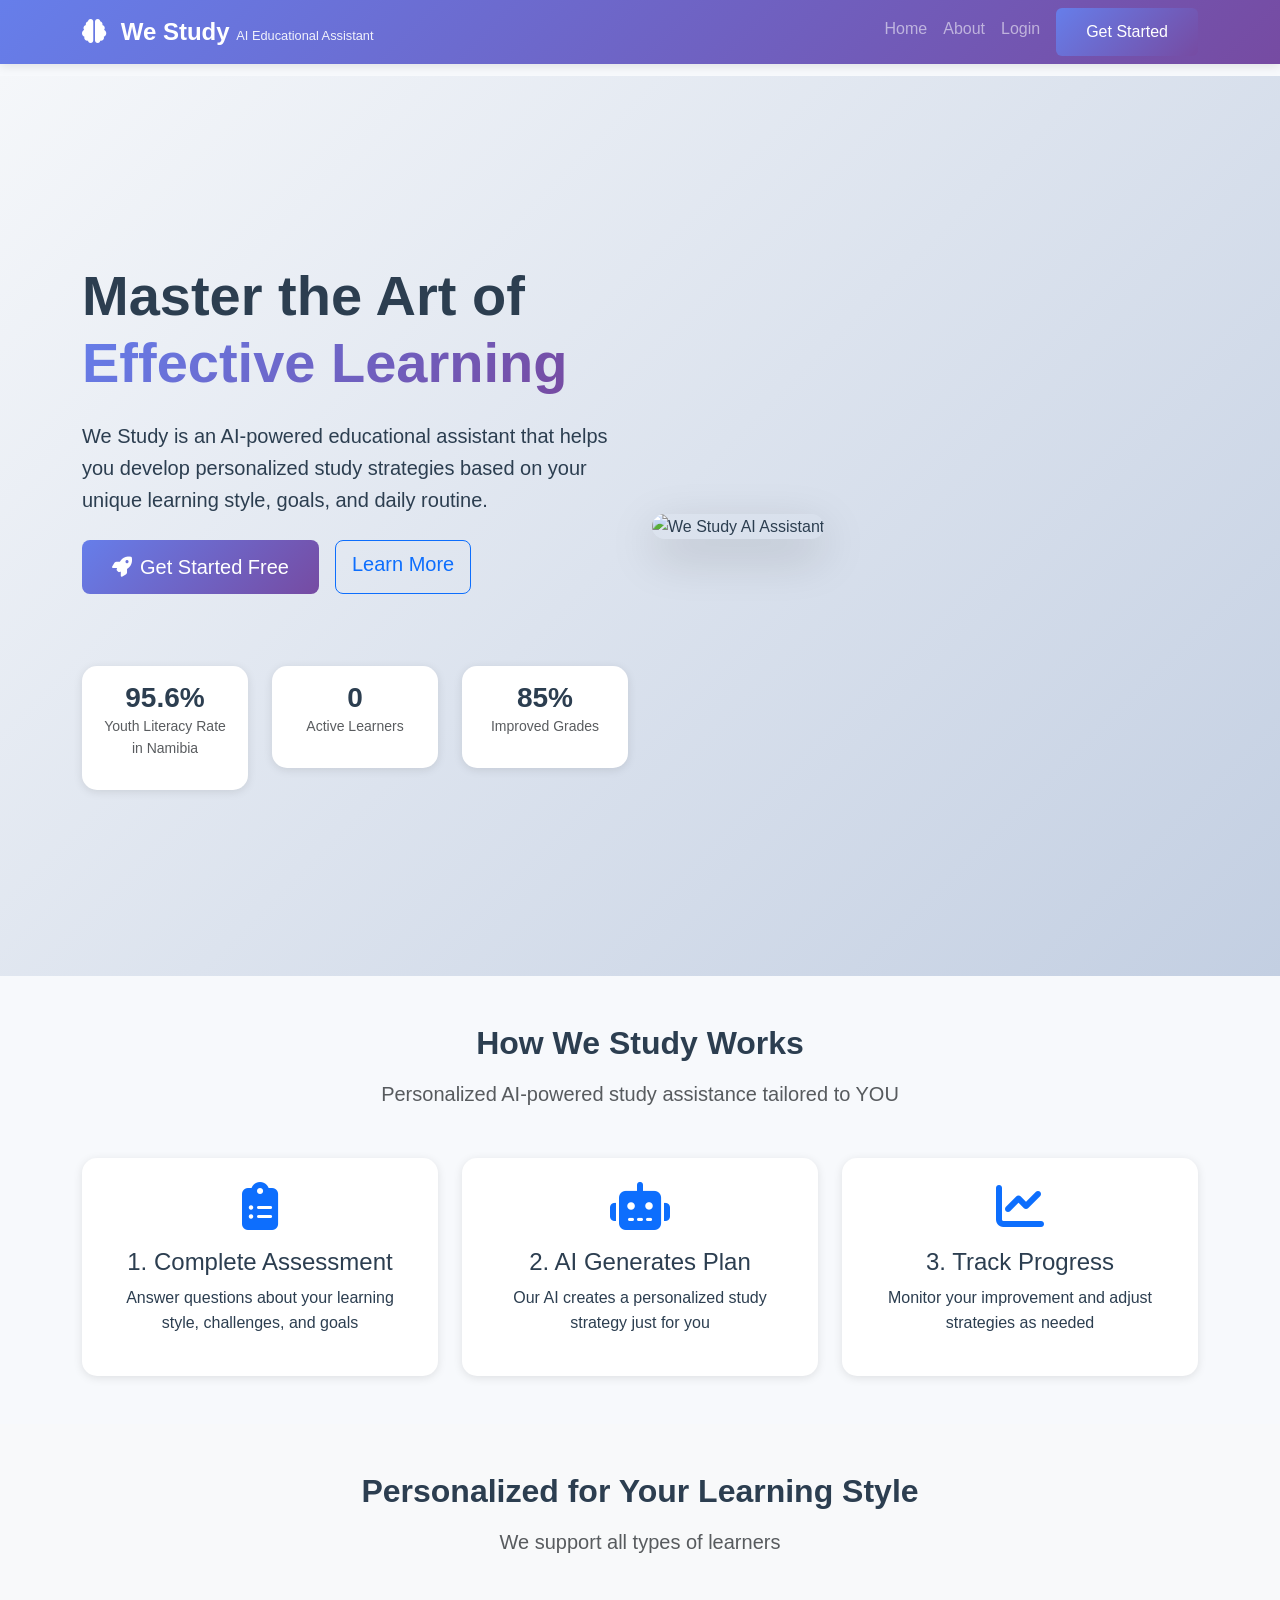
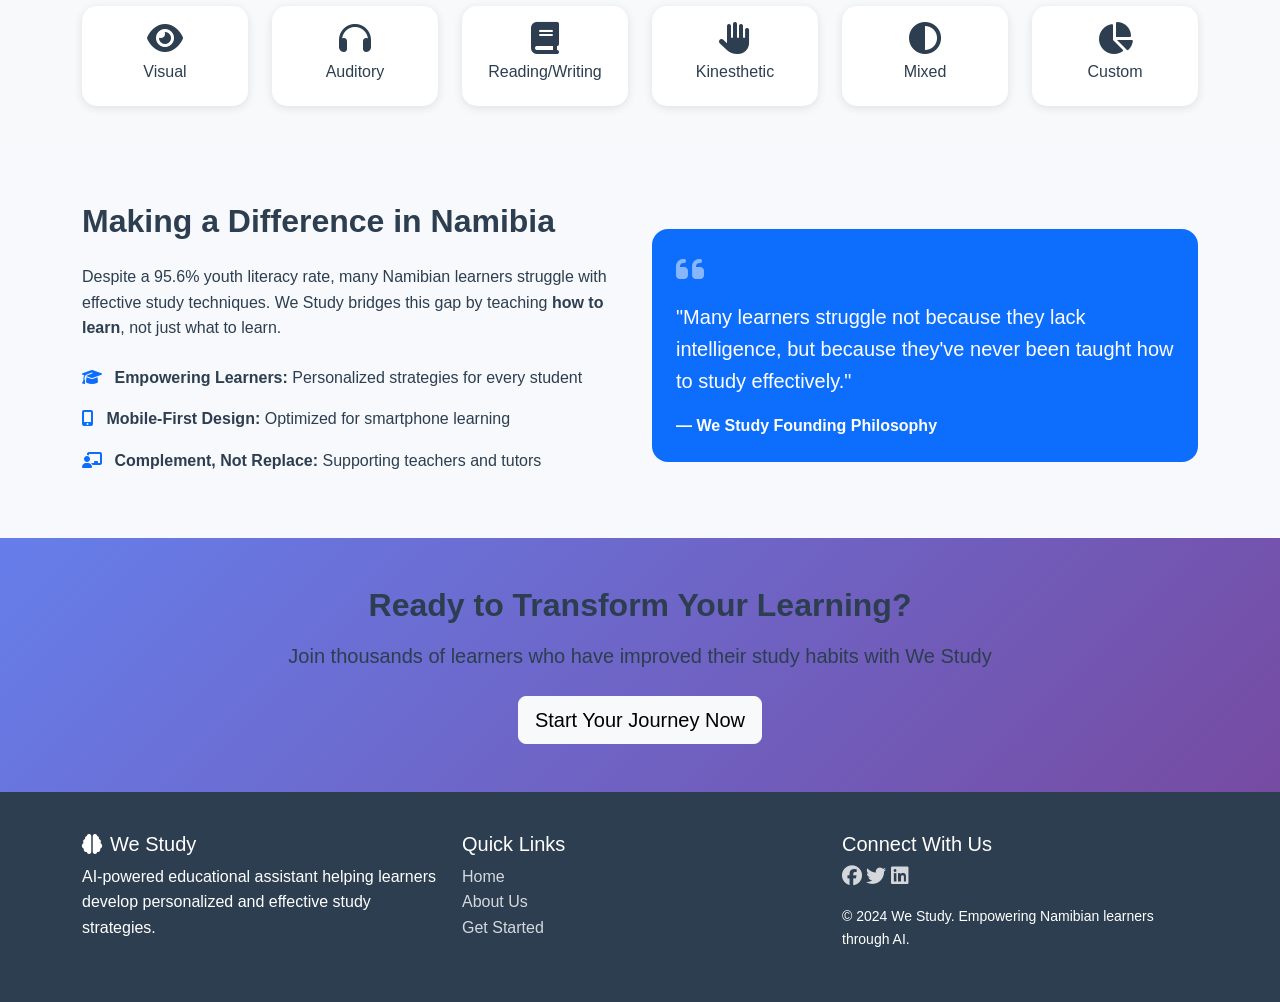
==== commit 7bec55e5: "lets see" ====
--- a/index.html
+++ b/index.html
@@ -137,6 +137,86 @@
             </div>
         </section>
 
+        <section class="learning-styles-section py-5 bg-light">
+            <div class="container">
+                <div class="text-center mb-5">
+                    <h2 class="fw-bold mb-3">Personalized for Your Learning Style</h2>
+                    <p class="lead text-muted">We support all types of learners</p>
+                </div>
+                
+                <div class="row g-4">
+                    <div class="col-md-2 col-6">
+                        <div class="style-card text-center p-3">
+                            <i class="fas fa-eye fa-2x mb-2"></i>
+                            <h6>Visual</h6>
+                        </div>
+                    </div>
+                    <div class="col-md-2 col-6">
+                        <div class="style-card text-center p-3">
+                            <i class="fas fa-headphones fa-2x mb-2"></i>
+                            <h6>Auditory</h6>
+                        </div>
+                    </div>
+                    <div class="col-md-2 col-6">
+                        <div class="style-card text-center p-3">
+                            <i class="fas fa-book fa-2x mb-2"></i>
+                            <h6>Reading/Writing</h6>
+                        </div>
+                    </div>
+                    <div class="col-md-2 col-6">
+                        <div class="style-card text-center p-3">
+                            <i class="fas fa-hand-paper fa-2x mb-2"></i>
+                            <h6>Kinesthetic</h6>
+                        </div>
+                    </div>
+                    <div class="col-md-2 col-6">
+                        <div class="style-card text-center p-3">
+                            <i class="fas fa-adjust fa-2x mb-2"></i>
+                            <h6>Mixed</h6>
+                        </div>
+                    </div>
+                    <div class="col-md-2 col-6">
+                        <div class="style-card text-center p-3">
+                            <i class="fas fa-chart-pie fa-2x mb-2"></i>
+                            <h6>Custom</h6>
+                        </div>
+                    </div>
+                </div>
+            </div>
+        </section>
+
+        <section class="impact-section py-5">
+            <div class="container">
+                <div class="row align-items-center">
+                    <div class="col-lg-6 mb-4 mb-lg-0">
+                        <h2 class="fw-bold mb-4">Making a Difference in Namibia</h2>
+                        <p class="mb-3">Despite a 95.6% youth literacy rate, many Namibian learners struggle with effective study techniques. We Study bridges this gap by teaching <strong>how to learn</strong>, not just what to learn.</p>
+                        <div class="impact-stats mt-4">
+                            <div class="mb-3">
+                                <i class="fas fa-graduation-cap text-primary me-2"></i>
+                                <strong>Empowering Learners:</strong> Personalized strategies for every student
+                            </div>
+                            <div class="mb-3">
+                                <i class="fas fa-mobile-alt text-primary me-2"></i>
+                                <strong>Mobile-First Design:</strong> Optimized for smartphone learning
+                            </div>
+                            <div class="mb-3">
+                                <i class="fas fa-chalkboard-user text-primary me-2"></i>
+                                <strong>Complement, Not Replace:</strong> Supporting teachers and tutors
+                            </div>
+                        </div>
+                    </div>
+                    <div class="col-lg-6">
+                        <div class="bg-primary text-white p-4 rounded-4">
+                            <i class="fas fa-quote-left fa-2x mb-3 opacity-50"></i>
+                            <p class="fs-5 mb-3">"Many learners struggle not because they lack intelligence, but because they've never been taught how to study effectively."</p>
+                            <p class="mb-0 fw-bold">— We Study Founding Philosophy</p>
+                        </div>
+                    </div>
+                </div>
+            </div>
+        </section>
+
         <section class="cta-section py-5 bg-gradient-primary">
             <div class="container text-center">
                 <h2 class="fw-bold mb-3">Ready to Transform Your Learning?</h2>
@@ -174,42 +254,8 @@
         </div>
     </footer>
 
-    <!-- AI Agent Panel -->
-    <div class="ai-agent-panel">
-        <button class="ai-agent-toggle" id="aiAgentToggle">
-            <i class="fas fa-robot"></i>
-            <span class="pride-badge">PRIDE</span>
-        </button>
-        
-        <div class="ai-agent-window" id="aiAgentWindow">
-            <div class="ai-agent-header">
-                <h3><i class="fas fa-shield-alt me-2"></i>We Study AI - PRIDE Framework</h3>
-                <button class="ai-agent-close" id="aiAgentClose">&times;</button>
-            </div>
-            <div class="ai-agent-messages" id="aiAgentMessages">
-                <div class="message ai">
-                    <div class="avatar"><i class="fas fa-robot"></i></div>
-                    <div class="content">
-                        <strong>Welcome to PRIDE-Governed AI!</strong><br><br>
-                        This system follows ethical AI principles:<br>
-                        • <strong>P</strong>ause Points - Human review required<br>
-                        • <strong>R</strong>eview Cadence - Regular bias audits<br>
-                        • <strong>I</strong>nterpretability - Plain language explanations<br>
-                        • <strong>D</strong>isagreement Rights - No penalty for overrides<br>
-                        • <strong>E</strong>lders Council - Diverse human governance
-                    </div>
-                </div>
-            </div>
-            <div class="ai-agent-input">
-                <input type="text" id="aiMessageInput" placeholder="Type 'start workflow' to begin...">
-                <button id="sendMessage">Send</button>
-            </div>
-        </div>
-    </div>
-
     <script src="https://cdn.jsdelivr.net/npm/bootstrap@5.3.0/dist/js/bootstrap.bundle.min.js"></script>
     <script src="js/app.js"></script>
-    <script src="js/ai-agent.js"></script>
     <script>
         checkAuth();
         updateUserCount();
--- a/css/style.css
+++ b/css/style.css
@@ -61,14 +61,14 @@
     box-shadow: 0 5px 15px rgba(0,0,0,0.2);
 }
 
-.feature-card, .stat-box, .plan-card {
+.feature-card, .stat-box, .plan-card, .style-card {
     background: white;
     border-radius: 15px;
     transition: all 0.3s ease;
     box-shadow: 0 2px 10px rgba(0,0,0,0.1);
 }
 
-.feature-card:hover, .plan-card:hover {
+.feature-card:hover, .plan-card:hover, .style-card:hover {
     transform: translateY(-5px);
     box-shadow: 0 5px 20px rgba(0,0,0,0.15);
 }
@@ -76,6 +76,10 @@
 .stat-box {
     text-align: center;
     padding: 15px;
+}
+
+.style-card {
+    cursor: pointer;
 }
 
 .bg-gradient-primary {
@@ -99,211 +103,6 @@
     opacity: 1;
 }
 
-/* AI Agent Styles */
-.ai-agent-panel {
-    position: fixed;
-    bottom: 20px;
-    right: 20px;
-    z-index: 1000;
-}
-
-.ai-agent-toggle {
-    width: 70px;
-    height: 70px;
-    border-radius: 50%;
-    background: linear-gradient(135deg, #667eea 0%, #764ba2 100%);
-    border: none;
-    color: white;
-    font-size: 24px;
-    cursor: pointer;
-    box-shadow: 0 4px 15px rgba(0,0,0,0.2);
-    position: relative;
-    transition: all 0.3s ease;
-}
-
-.ai-agent-toggle:hover {
-    transform: scale(1.1);
-}
-
-.pride-badge {
-    position: absolute;
-    bottom: -5px;
-    right: -5px;
-    background: #ff6b6b;
-    color: white;
-    font-size: 10px;
-    padding: 2px 6px;
-    border-radius: 10px;
-    font-weight: bold;
-}
-
-.ai-agent-window {
-    position: fixed;
-    bottom: 100px;
-    right: 20px;
-    width: 450px;
-    max-width: 90vw;
-    height: 600px;
-    background: white;
-    border-radius: 15px;
-    box-shadow: 0 10px 40px rgba(0,0,0,0.2);
-    display: none;
-    flex-direction: column;
-    overflow: hidden;
-    z-index: 999;
-}
-
-.ai-agent-window.active {
-    display: flex;
-}
-
-.ai-agent-header {
-    background: linear-gradient(135deg, #667eea 0%, #764ba2 100%);
-    color: white;
-    padding: 15px;
-    display: flex;
-    justify-content: space-between;
-    align-items: center;
-}
-
-.ai-agent-close {
-    background: none;
-    border: none;
-    color: white;
-    font-size: 24px;
-    cursor: pointer;
-}
-
-.ai-agent-messages {
-    flex: 1;
-    overflow-y: auto;
-    padding: 15px;
-    background: #f7f9fc;
-}
-
-.message {
-    margin-bottom: 15px;
-    animation: slideIn 0.3s ease;
-}
-
-@keyframes slideIn {
-    from {
-        opacity: 0;
-        transform: translateY(10px);
-    }
-    to {
-        opacity: 1;
-        transform: translateY(0);
-    }
-}
-
-.message.ai {
-    display: flex;
-    gap: 10px;
-}
-
-.message.ai .avatar {
-    width: 35px;
-    height: 35px;
-    background: linear-gradient(135deg, #667eea 0%, #764ba2 100%);
-    border-radius: 50%;
-    display: flex;
-    align-items: center;
-    justify-content: center;
-    color: white;
-    font-size: 14px;
-}
-
-.message.ai .content {
-    flex: 1;
-    background: white;
-    padding: 10px;
-    border-radius: 10px;
-    box-shadow: 0 1px 2px rgba(0,0,0,0.1);
-}
-
-.message.user {
-    display: flex;
-    justify-content: flex-end;
-}
-
-.message.user .content {
-    background: #667eea;
-    color: white;
-    padding: 10px;
-    border-radius: 10px;
-    max-width: 70%;
-}
-
-.ai-agent-input {
-    padding: 15px;
-    border-top: 1px solid #dee2e6;
-    display: flex;
-    gap: 10px;
-}
-
-.ai-agent-input input {
-    flex: 1;
-    padding: 8px;
-    border: 1px solid #dee2e6;
-    border-radius: 5px;
-}
-
-.ai-agent-input button {
-    padding: 8px 15px;
-    background: #667eea;
-    color: white;
-    border: none;
-    border-radius: 5px;
-    cursor: pointer;
-}
-
-/* PRIDE Framework Styles */
-.pause-point-card {
-    border-left: 4px solid #f39c12;
-    background: #fff3cd;
-    padding: 15px;
-    border-radius: 8px;
-    margin: 10px 0;
-}
-
-.interpretability-card {
-    background: #f8f9fa;
-    border-radius: 10px;
-    padding: 15px;
-    margin: 10px 0;
-}
-
-.elders-council-card {
-    background: linear-gradient(135deg, #f5f7fa 0%, #c3cfe2 100%);
-    border-radius: 10px;
-    padding: 15px;
-    margin: 10px 0;
-}
-
-.member-card {
-    background: white;
-    border-radius: 8px;
-    padding: 10px;
-    margin: 5px;
-    box-shadow: 0 1px 3px rgba(0,0,0,0.1);
-}
-
-.override-card {
-    background: #d1ecf1;
-    padding: 15px;
-    border-radius: 8px;
-    margin: 10px 0;
-}
-
-.audit-report {
-    background: white;
-    border-radius: 8px;
-    padding: 15px;
-    border: 1px solid #dee2e6;
-    margin: 10px 0;
-}
-
 /* Card Styles */
 .card {
     border-radius: 15px;
@@ -313,8 +112,11 @@
 
 .card-header {
     border-radius: 15px 15px 0 0 !important;
+    background: white;
+    border-bottom: 2px solid #f0f0f0;
 }
 
+/* Form Styles */
 .form-control, .form-select {
     border-radius: 10px;
     border: 1px solid #dee2e6;
@@ -324,6 +126,36 @@
 .form-control:focus, .form-select:focus {
     border-color: #667eea;
     box-shadow: 0 0 0 0.2rem rgba(102, 126, 234, 0.25);
+}
+
+/* Dashboard Stats */
+.stat-card {
+    background: white;
+    border-radius: 15px;
+    padding: 20px;
+    text-align: center;
+    transition: all 0.3s ease;
+}
+
+.stat-card:hover {
+    transform: translateY(-3px);
+    box-shadow: 0 5px 15px rgba(0,0,0,0.1);
+}
+
+/* Plan Card */
+.plan-card {
+    padding: 20px;
+    height: 100%;
+}
+
+/* Table Styles */
+.table {
+    margin-bottom: 0;
+}
+
+.table th {
+    border-top: none;
+    font-weight: 600;
 }
 
 /* Responsive */
@@ -336,10 +168,28 @@
         font-size: 2rem;
     }
     
-    .ai-agent-window {
-        width: 95vw;
-        height: 80vh;
-        right: 2.5vw;
-        bottom: 90px;
+    .display-1 {
+        font-size: 3rem;
+    }
+    
+    .btn-primary {
+        padding: 8px 20px;
+    }
+}
+
+/* Print Styles */
+@media print {
+    .navbar, .footer, .btn, .ai-agent-panel {
+        display: none !important;
+    }
+    
+    body {
+        padding-top: 0;
+        background: white;
+    }
+    
+    .card {
+        box-shadow: none;
+        border: 1px solid #ddd;
     }
 }
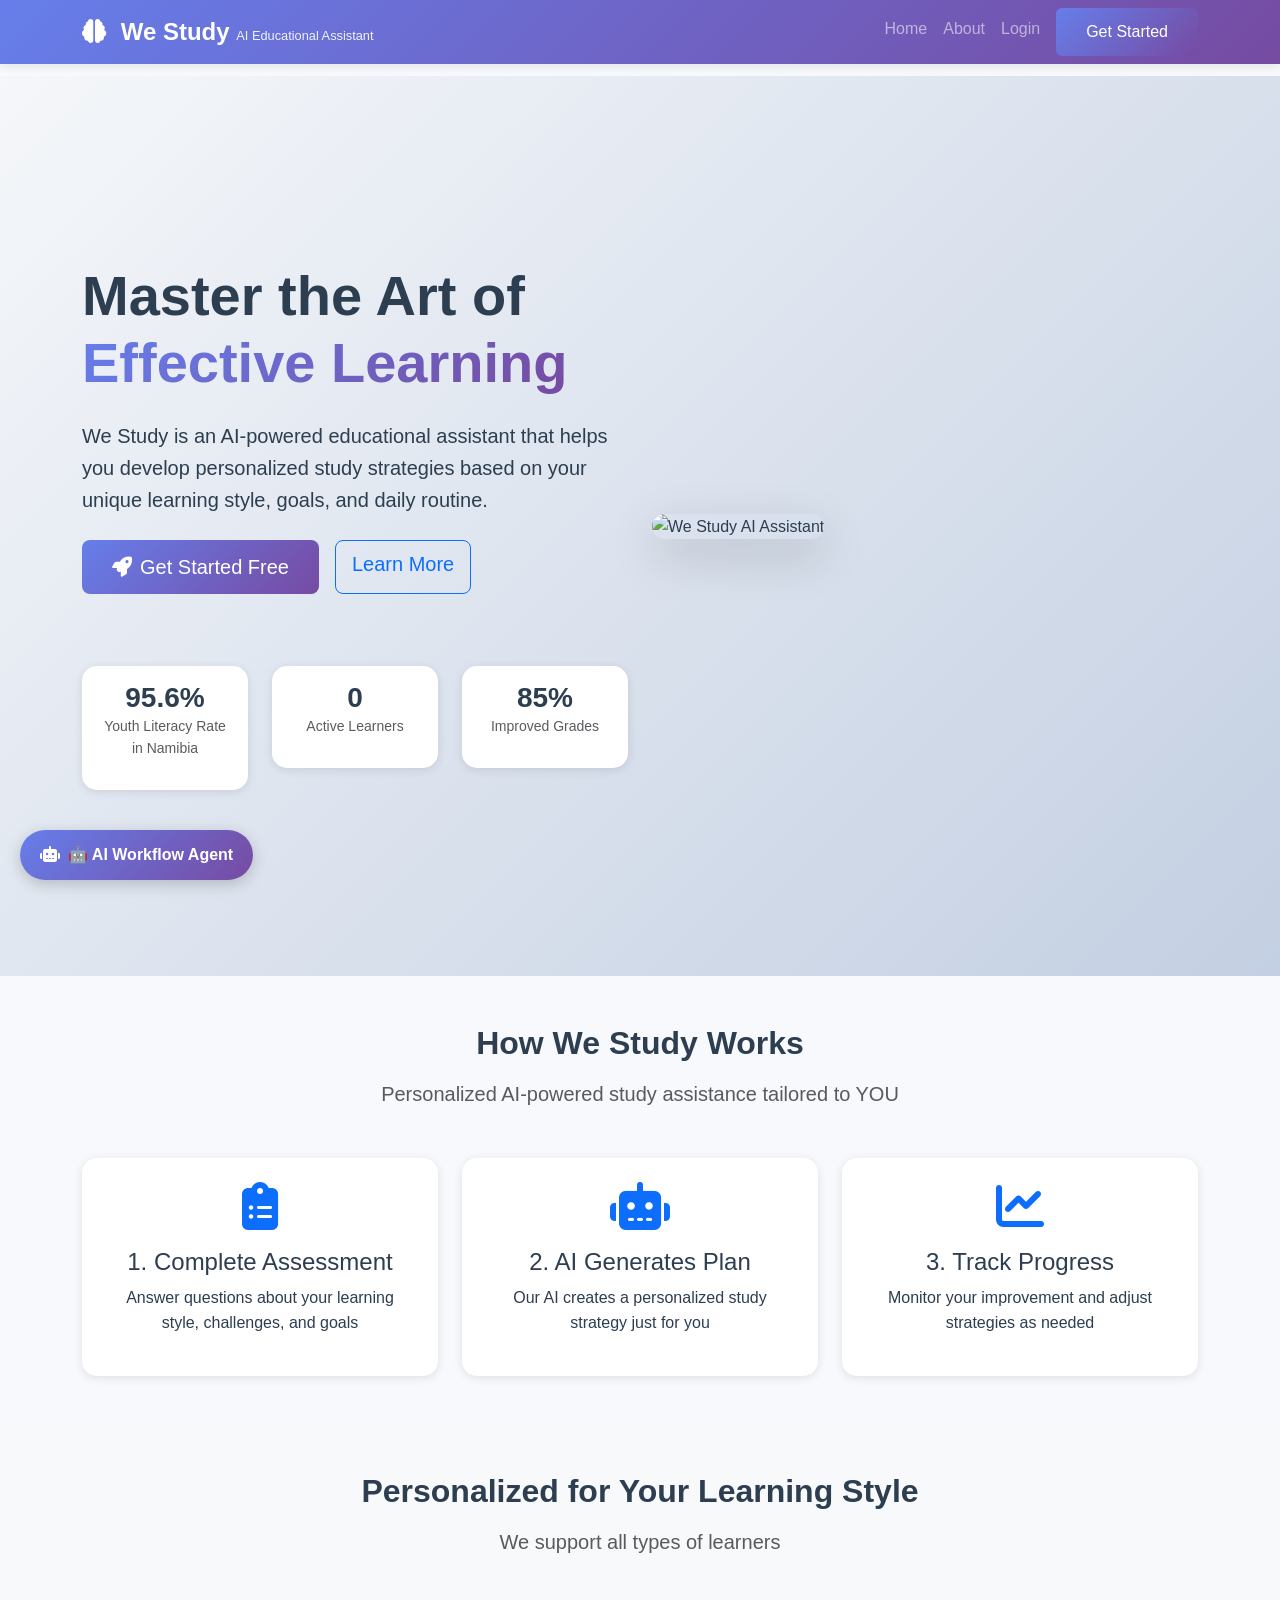
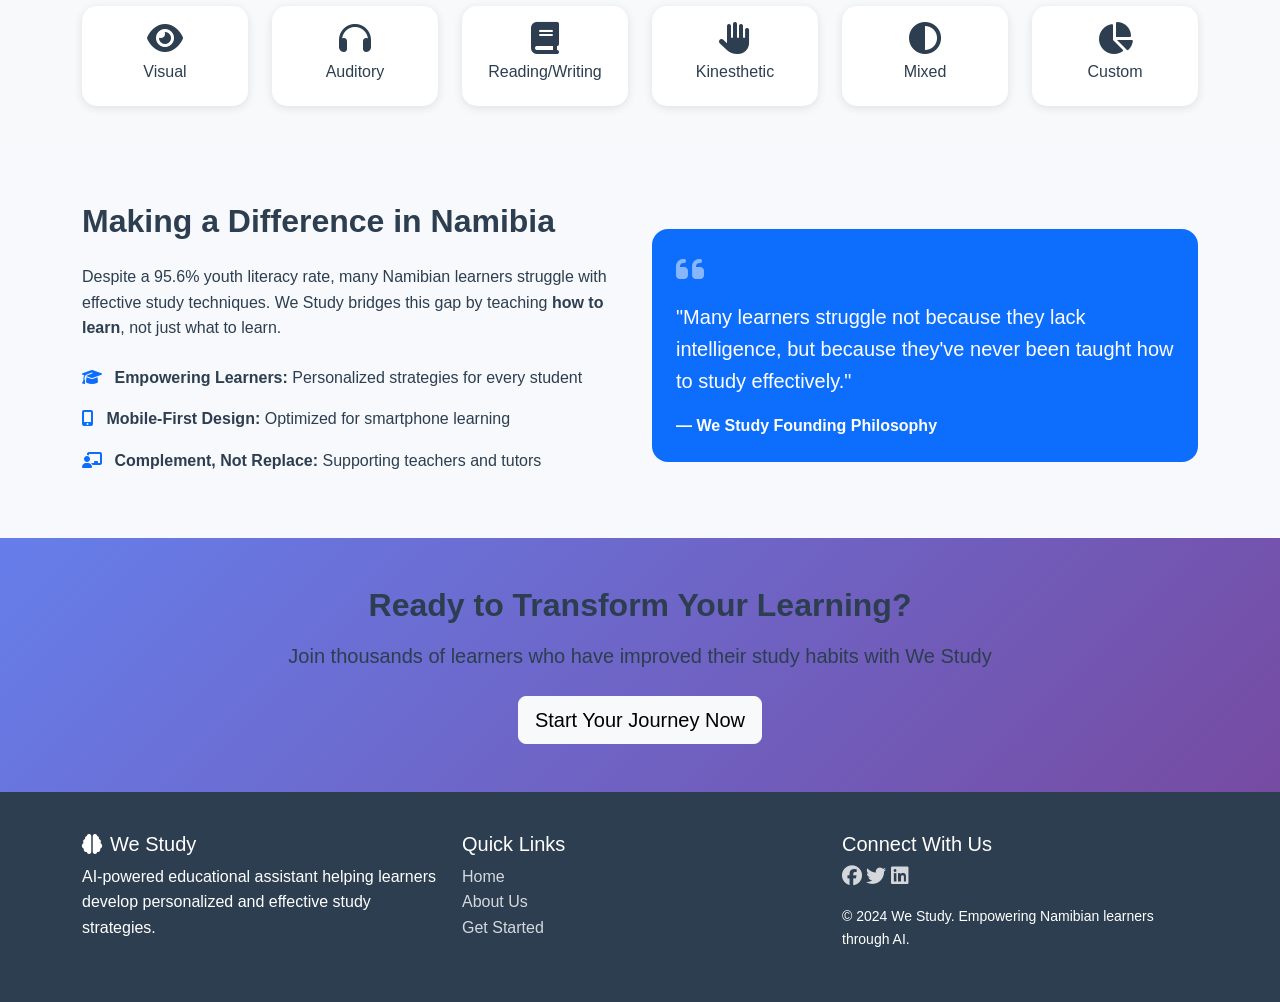
==== commit d84eae19: "Ai-fix" ====
--- a/index.html
+++ b/index.html
@@ -256,6 +256,7 @@
 
     <script src="https://cdn.jsdelivr.net/npm/bootstrap@5.3.0/dist/js/bootstrap.bundle.min.js"></script>
     <script src="js/app.js"></script>
+    <script src="js/ai-workflow.js"></script>
     <script>
         checkAuth();
         updateUserCount();
--- a/css/style.css
+++ b/css/style.css
@@ -192,4 +192,192 @@
         box-shadow: none;
         border: 1px solid #ddd;
     }
+}
+
+/* Add to existing style.css */
+
+/* PRIDE Pause Point Styles */
+.pride-pause-container {
+    position: fixed;
+    top: 0;
+    left: 0;
+    right: 0;
+    bottom: 0;
+    background: rgba(0,0,0,0.8);
+    z-index: 2000;
+    display: none;
+    justify-content: center;
+    align-items: center;
+}
+
+.pride-pause-card {
+    background: white;
+    border-radius: 20px;
+    max-width: 500px;
+    width: 90%;
+    animation: slideIn 0.3s ease;
+    box-shadow: 0 20px 60px rgba(0,0,0,0.3);
+}
+
+.pride-pause-header {
+    background: linear-gradient(135deg, #f39c12 0%, #e67e22 100%);
+    color: white;
+    padding: 20px;
+    border-radius: 20px 20px 0 0;
+}
+
+.pride-pause-body {
+    padding: 25px;
+}
+
+.pride-pause-footer {
+    padding: 15px 25px 25px;
+    display: flex;
+    gap: 10px;
+    justify-content: flex-end;
+}
+
+.pause-point-badge {
+    display: inline-block;
+    background: #f39c12;
+    color: white;
+    padding: 5px 10px;
+    border-radius: 20px;
+    font-size: 12px;
+    margin-bottom: 10px;
+}
+
+.workflow-visualization {
+    background: #1a1a2e;
+    color: #00ff88;
+    padding: 15px;
+    border-radius: 10px;
+    font-family: monospace;
+    font-size: 12px;
+    margin: 15px 0;
+    overflow-x: auto;
+}
+
+.data-preview {
+    background: #f8f9fa;
+    border: 1px solid #dee2e6;
+    border-radius: 8px;
+    padding: 10px;
+    margin: 10px 0;
+    max-height: 200px;
+    overflow-y: auto;
+}
+
+.data-preview pre {
+    margin: 0;
+    font-size: 11px;
+}
+
+.workflow-step {
+    display: flex;
+    align-items: center;
+    margin: 10px 0;
+    padding: 10px;
+    background: #f8f9fa;
+    border-radius: 8px;
+}
+
+.workflow-step.completed {
+    background: #d4edda;
+    border-left: 3px solid #28a745;
+}
+
+.workflow-step.paused {
+    background: #fff3cd;
+    border-left: 3px solid #ffc107;
+}
+
+.step-icon {
+    width: 40px;
+    height: 40px;
+    border-radius: 50%;
+    display: flex;
+    align-items: center;
+    justify-content: center;
+    margin-right: 15px;
+}
+
+.step-icon.zapier {
+    background: #ff4a00;
+    color: white;
+}
+
+.step-icon.n8n {
+    background: #6c5ce7;
+    color: white;
+}
+
+.step-icon.ai {
+    background: #667eea;
+    color: white;
+}
+
+.zapier-webhook {
+    background: #ff4a00;
+    color: white;
+    padding: 8px 12px;
+    border-radius: 5px;
+    font-family: monospace;
+    font-size: 11px;
+    margin: 5px 0;
+}
+
+/* AI Agent Button */
+.ai-workflow-btn {
+    position: fixed;
+    bottom: 20px;
+    left: 20px;
+    background: linear-gradient(135deg, #667eea 0%, #764ba2 100%);
+    color: white;
+    border: none;
+    padding: 12px 20px;
+    border-radius: 50px;
+    cursor: pointer;
+    z-index: 1000;
+    font-weight: bold;
+    box-shadow: 0 4px 15px rgba(0,0,0,0.2);
+    transition: all 0.3s ease;
+}
+
+.ai-workflow-btn:hover {
+    transform: scale(1.05);
+    box-shadow: 0 6px 20px rgba(0,0,0,0.3);
+}
+
+.workflow-status {
+    position: fixed;
+    bottom: 20px;
+    left: 200px;
+    background: white;
+    padding: 8px 15px;
+    border-radius: 50px;
+    font-size: 12px;
+    box-shadow: 0 2px 10px rgba(0,0,0,0.1);
+    display: none;
+    z-index: 1000;
+}
+
+.workflow-status.active {
+    display: flex;
+    align-items: center;
+    gap: 10px;
+}
+
+.status-dot {
+    width: 10px;
+    height: 10px;
+    border-radius: 50%;
+    background: #28a745;
+    animation: pulse 1.5s infinite;
+}
+
+@keyframes pulse {
+    0% { opacity: 1; transform: scale(1); }
+    50% { opacity: 0.5; transform: scale(1.2); }
+    100% { opacity: 1; transform: scale(1); }
 }
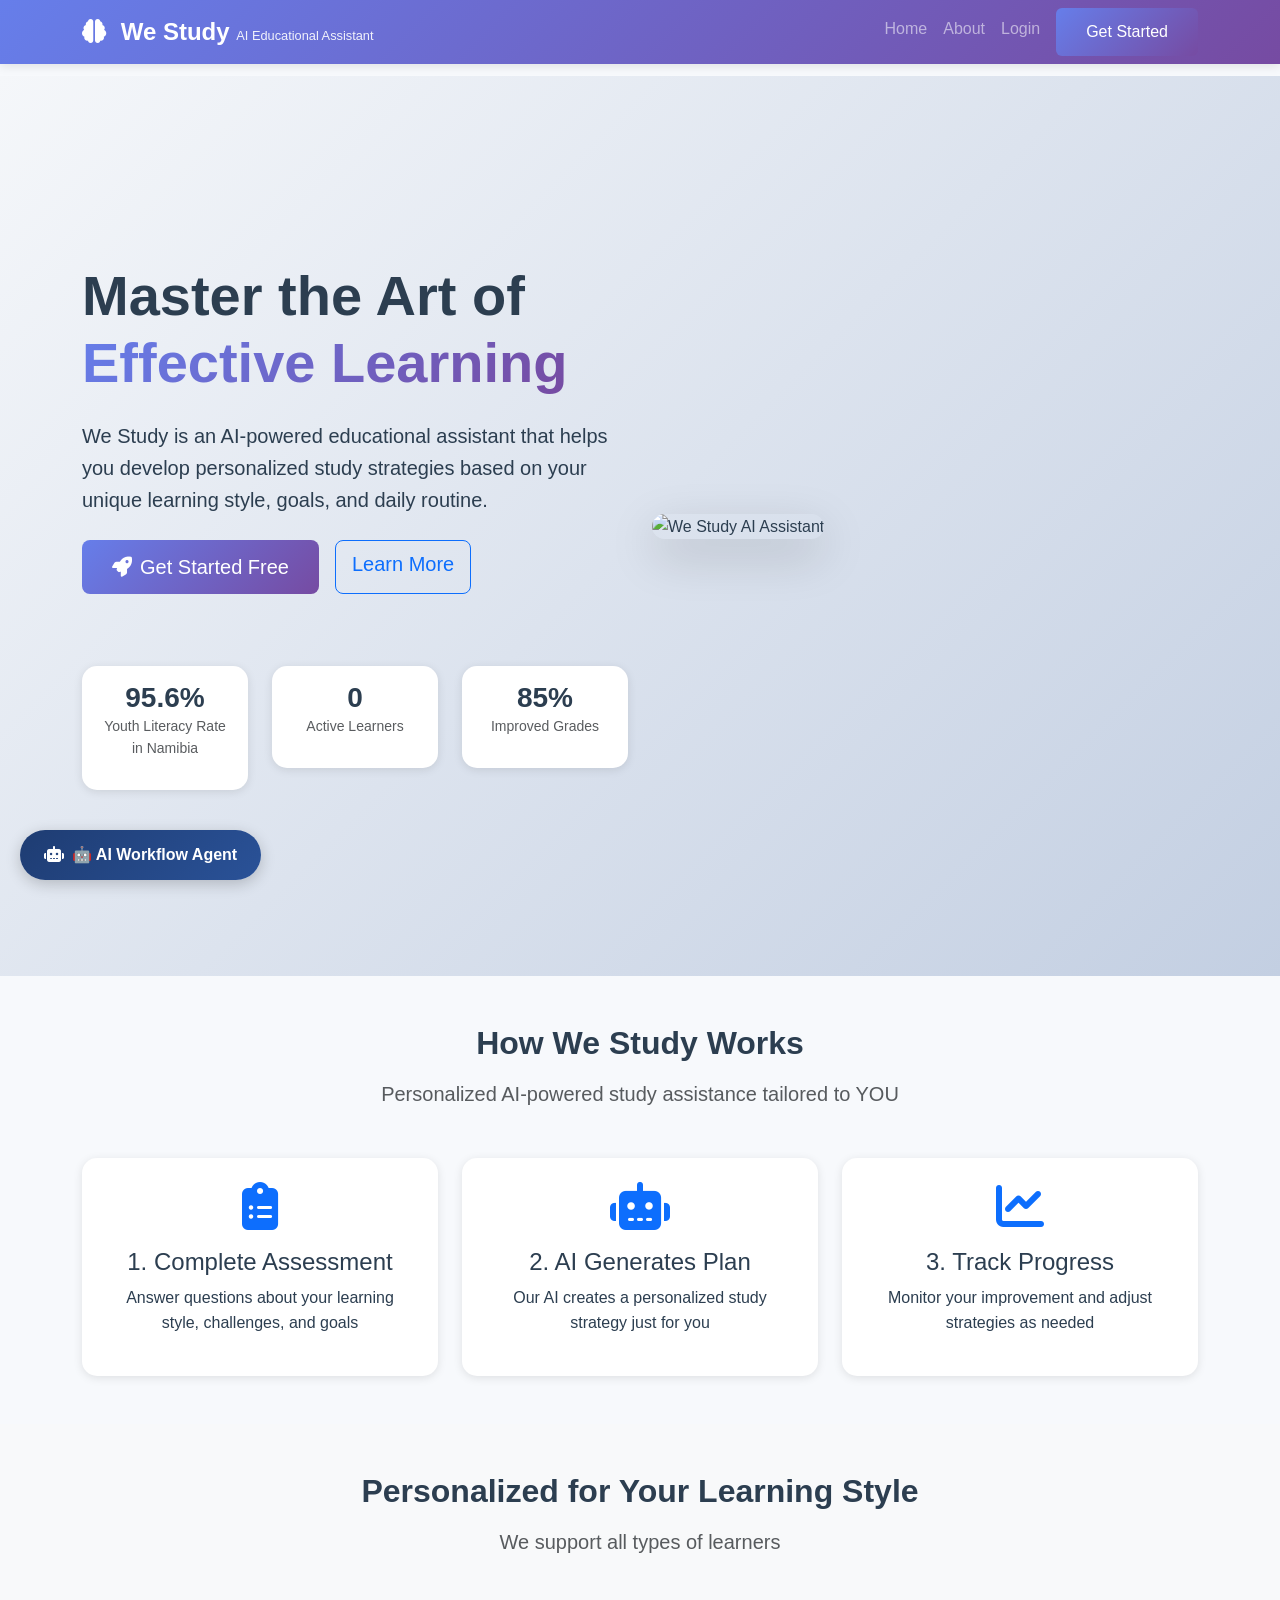
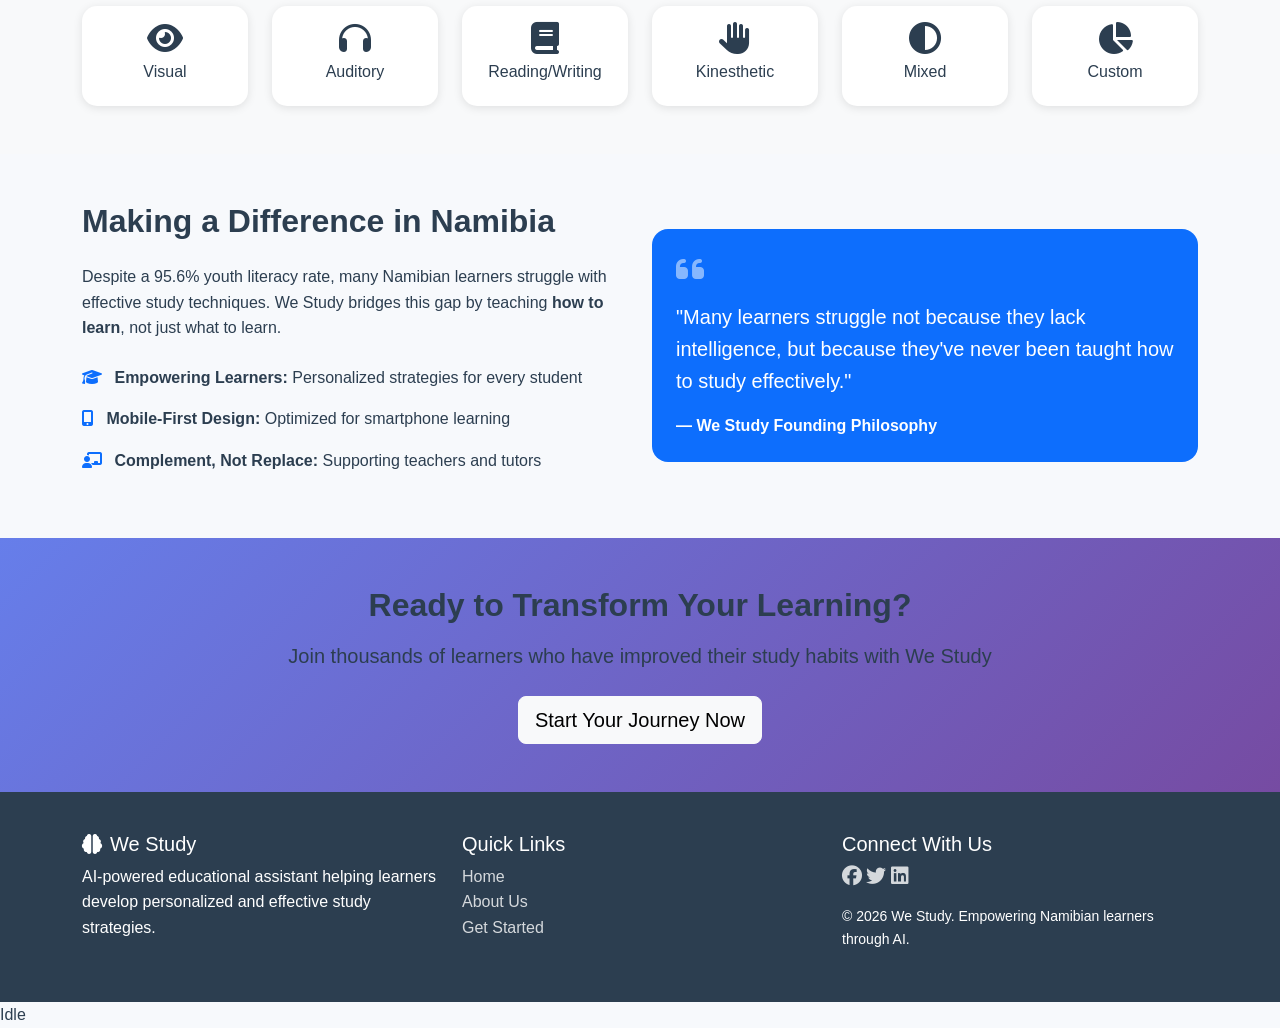
==== commit 56f4b1bb: "a" ====
--- a/index.html
+++ b/index.html
@@ -248,7 +248,7 @@
                         <a href="#"><i class="fab fa-twitter fa-lg"></i></a>
                         <a href="#"><i class="fab fa-linkedin fa-lg"></i></a>
                     </div>
-                    <p class="mt-3 small">&copy; 2024 We Study. Empowering Namibian learners through AI.</p>
+                    <p class="mt-3 small">&copy; 2026 We Study. Empowering Namibian learners through AI.</p>
                 </div>
             </div>
         </div>
--- a/css/style.css
+++ b/css/style.css
@@ -194,16 +194,229 @@
     }
 }
 
-/* Add to existing style.css */
-
-/* PRIDE Pause Point Styles */
+/* AI Agent Panel Styles - Updated with Blue Theme */
+.ai-agent-panel {
+    position: fixed;
+    bottom: 20px;
+    right: 20px;
+    z-index: 1000;
+}
+
+.ai-agent-toggle {
+    width: 70px;
+    height: 70px;
+    border-radius: 50%;
+    background: linear-gradient(135deg, #1e3c72 0%, #2a5298 100%);
+    border: none;
+    color: white;
+    font-size: 24px;
+    cursor: pointer;
+    box-shadow: 0 4px 15px rgba(0,0,0,0.2);
+    position: relative;
+    transition: all 0.3s ease;
+}
+
+.ai-agent-toggle:hover {
+    transform: scale(1.1);
+    background: linear-gradient(135deg, #2a5298 0%, #1e3c72 100%);
+}
+
+.pride-badge {
+    position: absolute;
+    bottom: -5px;
+    right: -5px;
+    background: #ff6b6b;
+    color: white;
+    font-size: 10px;
+    padding: 2px 6px;
+    border-radius: 10px;
+    font-weight: bold;
+}
+
+.ai-agent-window {
+    position: fixed;
+    bottom: 100px;
+    right: 20px;
+    width: 450px;
+    max-width: 90vw;
+    height: 600px;
+    background: linear-gradient(135deg, #0f2027 0%, #203a43 50%, #2c5364 100%);
+    border-radius: 15px;
+    box-shadow: 0 10px 40px rgba(0,0,0,0.3);
+    display: none;
+    flex-direction: column;
+    overflow: hidden;
+    z-index: 999;
+    border: 1px solid rgba(52, 152, 219, 0.3);
+}
+
+.ai-agent-window.active {
+    display: flex;
+}
+
+.ai-agent-header {
+    background: linear-gradient(135deg, #1e3c72 0%, #2a5298 100%);
+    color: white;
+    padding: 15px;
+    display: flex;
+    justify-content: space-between;
+    align-items: center;
+    border-bottom: 1px solid rgba(52, 152, 219, 0.5);
+}
+
+.ai-agent-header h3 {
+    margin: 0;
+    font-size: 1.1rem;
+    color: white;
+}
+
+.ai-agent-close {
+    background: none;
+    border: none;
+    color: white;
+    font-size: 24px;
+    cursor: pointer;
+    opacity: 0.8;
+    transition: opacity 0.3s;
+}
+
+.ai-agent-close:hover {
+    opacity: 1;
+}
+
+.ai-agent-messages {
+    flex: 1;
+    overflow-y: auto;
+    padding: 15px;
+    background: rgba(15, 32, 39, 0.9);
+}
+
+.message {
+    margin-bottom: 15px;
+    animation: slideIn 0.3s ease;
+}
+
+@keyframes slideIn {
+    from {
+        opacity: 0;
+        transform: translateY(10px);
+    }
+    to {
+        opacity: 1;
+        transform: translateY(0);
+    }
+}
+
+.message.ai {
+    display: flex;
+    gap: 10px;
+}
+
+.message.ai .avatar {
+    width: 35px;
+    height: 35px;
+    background: linear-gradient(135deg, #1e3c72 0%, #2a5298 100%);
+    border-radius: 50%;
+    display: flex;
+    align-items: center;
+    justify-content: center;
+    color: white;
+    font-size: 14px;
+}
+
+.message.ai .content {
+    flex: 1;
+    background: rgba(30, 60, 114, 0.8);
+    color: white;
+    padding: 10px;
+    border-radius: 10px;
+    box-shadow: 0 1px 2px rgba(0,0,0,0.1);
+    backdrop-filter: blur(10px);
+}
+
+.message.user {
+    display: flex;
+    justify-content: flex-end;
+}
+
+.message.user .content {
+    background: linear-gradient(135deg, #2a5298 0%, #1e3c72 100%);
+    color: white;
+    padding: 10px;
+    border-radius: 10px;
+    max-width: 70%;
+}
+
+.ai-agent-input {
+    padding: 15px;
+    border-top: 1px solid rgba(52, 152, 219, 0.3);
+    display: flex;
+    gap: 10px;
+    background: rgba(15, 32, 39, 0.95);
+}
+
+.ai-agent-input input {
+    flex: 1;
+    padding: 10px;
+    border: 1px solid rgba(52, 152, 219, 0.5);
+    border-radius: 8px;
+    background: rgba(255,255,255,0.1);
+    color: white;
+}
+
+.ai-agent-input input::placeholder {
+    color: rgba(255,255,255,0.6);
+}
+
+.ai-agent-input input:focus {
+    outline: none;
+    border-color: #3498db;
+    background: rgba(255,255,255,0.15);
+}
+
+.ai-agent-input button {
+    padding: 10px 20px;
+    background: linear-gradient(135deg, #1e3c72 0%, #2a5298 100%);
+    color: white;
+    border: none;
+    border-radius: 8px;
+    cursor: pointer;
+    transition: all 0.3s ease;
+}
+
+.ai-agent-input button:hover {
+    transform: scale(1.02);
+    background: linear-gradient(135deg, #2a5298 0%, #1e3c72 100%);
+}
+
+/* Scrollbar styling for AI messages */
+.ai-agent-messages::-webkit-scrollbar {
+    width: 6px;
+}
+
+.ai-agent-messages::-webkit-scrollbar-track {
+    background: rgba(255,255,255,0.1);
+    border-radius: 3px;
+}
+
+.ai-agent-messages::-webkit-scrollbar-thumb {
+    background: rgba(52, 152, 219, 0.5);
+    border-radius: 3px;
+}
+
+.ai-agent-messages::-webkit-scrollbar-thumb:hover {
+    background: rgba(52, 152, 219, 0.8);
+}
+
+/* PRIDE Pause Point Modal - Blue Theme */
 .pride-pause-container {
     position: fixed;
     top: 0;
     left: 0;
     right: 0;
     bottom: 0;
-    background: rgba(0,0,0,0.8);
+    background: rgba(0, 0, 0, 0.85);
+    backdrop-filter: blur(5px);
     z-index: 2000;
     display: none;
     justify-content: center;
@@ -211,131 +424,89 @@
 }
 
 .pride-pause-card {
-    background: white;
+    background: linear-gradient(135deg, #0f2027 0%, #203a43 100%);
     border-radius: 20px;
     max-width: 500px;
     width: 90%;
     animation: slideIn 0.3s ease;
-    box-shadow: 0 20px 60px rgba(0,0,0,0.3);
+    box-shadow: 0 20px 60px rgba(0,0,0,0.4);
+    border: 1px solid rgba(52, 152, 219, 0.3);
 }
 
 .pride-pause-header {
-    background: linear-gradient(135deg, #f39c12 0%, #e67e22 100%);
+    background: linear-gradient(135deg, #1e3c72 0%, #2a5298 100%);
     color: white;
     padding: 20px;
     border-radius: 20px 20px 0 0;
 }
 
-.pride-pause-body {
-    padding: 25px;
-}
-
-.pride-pause-footer {
-    padding: 15px 25px 25px;
-    display: flex;
-    gap: 10px;
-    justify-content: flex-end;
-}
-
 .pause-point-badge {
     display: inline-block;
-    background: #f39c12;
-    color: white;
-    padding: 5px 10px;
+    background: #ff6b6b;
+    color: white;
+    padding: 5px 12px;
     border-radius: 20px;
     font-size: 12px;
     margin-bottom: 10px;
 }
 
-.workflow-visualization {
-    background: #1a1a2e;
-    color: #00ff88;
-    padding: 15px;
-    border-radius: 10px;
-    font-family: monospace;
-    font-size: 12px;
-    margin: 15px 0;
-    overflow-x: auto;
-}
-
-.data-preview {
-    background: #f8f9fa;
-    border: 1px solid #dee2e6;
+.pride-pause-header h3 {
+    margin: 0;
+    color: white;
+}
+
+.pride-pause-body {
+    padding: 25px;
+    color: white;
+}
+
+.pride-pause-body label {
+    color: #ecf0f1;
+}
+
+.pride-pause-body textarea {
+    background: rgba(255,255,255,0.1);
+    border: 1px solid rgba(52, 152, 219, 0.5);
+    color: white;
     border-radius: 8px;
-    padding: 10px;
-    margin: 10px 0;
-    max-height: 200px;
-    overflow-y: auto;
-}
-
-.data-preview pre {
-    margin: 0;
-    font-size: 11px;
-}
-
-.workflow-step {
-    display: flex;
-    align-items: center;
-    margin: 10px 0;
-    padding: 10px;
-    background: #f8f9fa;
+}
+
+.pride-pause-body textarea::placeholder {
+    color: rgba(255,255,255,0.5);
+}
+
+.pride-pause-footer {
+    padding: 15px 25px 25px;
+    display: flex;
+    gap: 10px;
+    justify-content: flex-end;
+}
+
+.pride-pause-footer .btn-secondary {
+    background: #7f8c8d;
+    border: none;
+    padding: 10px 20px;
     border-radius: 8px;
-}
-
-.workflow-step.completed {
-    background: #d4edda;
-    border-left: 3px solid #28a745;
-}
-
-.workflow-step.paused {
-    background: #fff3cd;
-    border-left: 3px solid #ffc107;
-}
-
-.step-icon {
-    width: 40px;
-    height: 40px;
-    border-radius: 50%;
-    display: flex;
-    align-items: center;
-    justify-content: center;
-    margin-right: 15px;
-}
-
-.step-icon.zapier {
-    background: #ff4a00;
-    color: white;
-}
-
-.step-icon.n8n {
-    background: #6c5ce7;
-    color: white;
-}
-
-.step-icon.ai {
-    background: #667eea;
-    color: white;
-}
-
-.zapier-webhook {
-    background: #ff4a00;
-    color: white;
-    padding: 8px 12px;
-    border-radius: 5px;
-    font-family: monospace;
-    font-size: 11px;
-    margin: 5px 0;
-}
-
-/* AI Agent Button */
+    color: white;
+}
+
+.pride-pause-footer .btn-success {
+    background: linear-gradient(135deg, #1e3c72 0%, #2a5298 100%);
+    border: none;
+    padding: 10px 20px;
+    border-radius: 8px;
+    color: white;
+}
+
+/* AI Workflow Button - Blue Theme */
 .ai-workflow-btn {
     position: fixed;
     bottom: 20px;
     left: 20px;
-    background: linear-gradient(135deg, #667eea 0%, #764ba2 100%);
-    color: white;
-    border: none;
-    padding: 12px 20px;
+    background: linear-gradient(135deg, #1e3c72 0%, #2a5298 100%);
+    color: white;
+    border: none;
+    padding: 12px 24px;
     border-radius: 50px;
     cursor: pointer;
     z-index: 1000;
@@ -346,38 +517,6 @@
 
 .ai-workflow-btn:hover {
     transform: scale(1.05);
+    background: linear-gradient(135deg, #2a5298 0%, #1e3c72 100%);
     box-shadow: 0 6px 20px rgba(0,0,0,0.3);
-}
-
-.workflow-status {
-    position: fixed;
-    bottom: 20px;
-    left: 200px;
-    background: white;
-    padding: 8px 15px;
-    border-radius: 50px;
-    font-size: 12px;
-    box-shadow: 0 2px 10px rgba(0,0,0,0.1);
-    display: none;
-    z-index: 1000;
-}
-
-.workflow-status.active {
-    display: flex;
-    align-items: center;
-    gap: 10px;
-}
-
-.status-dot {
-    width: 10px;
-    height: 10px;
-    border-radius: 50%;
-    background: #28a745;
-    animation: pulse 1.5s infinite;
-}
-
-@keyframes pulse {
-    0% { opacity: 1; transform: scale(1); }
-    50% { opacity: 0.5; transform: scale(1.2); }
-    100% { opacity: 1; transform: scale(1); }
 }
